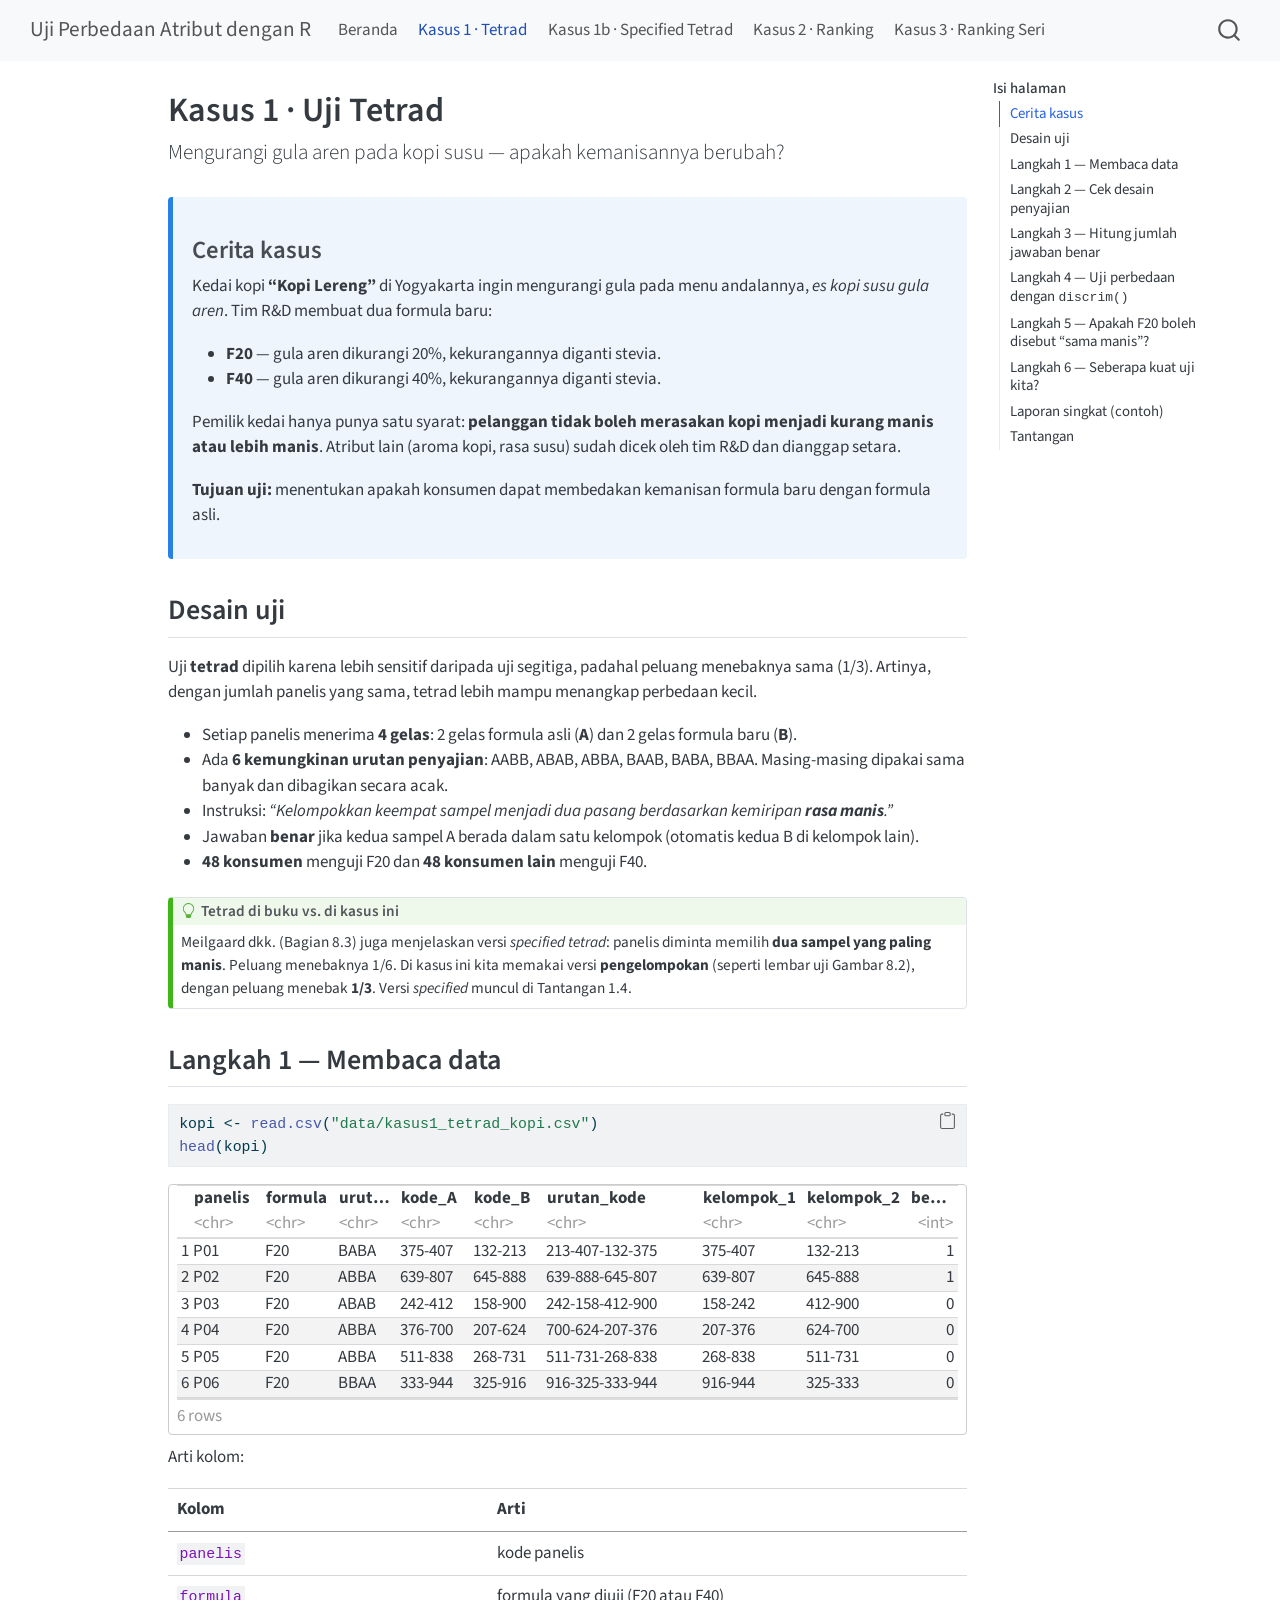
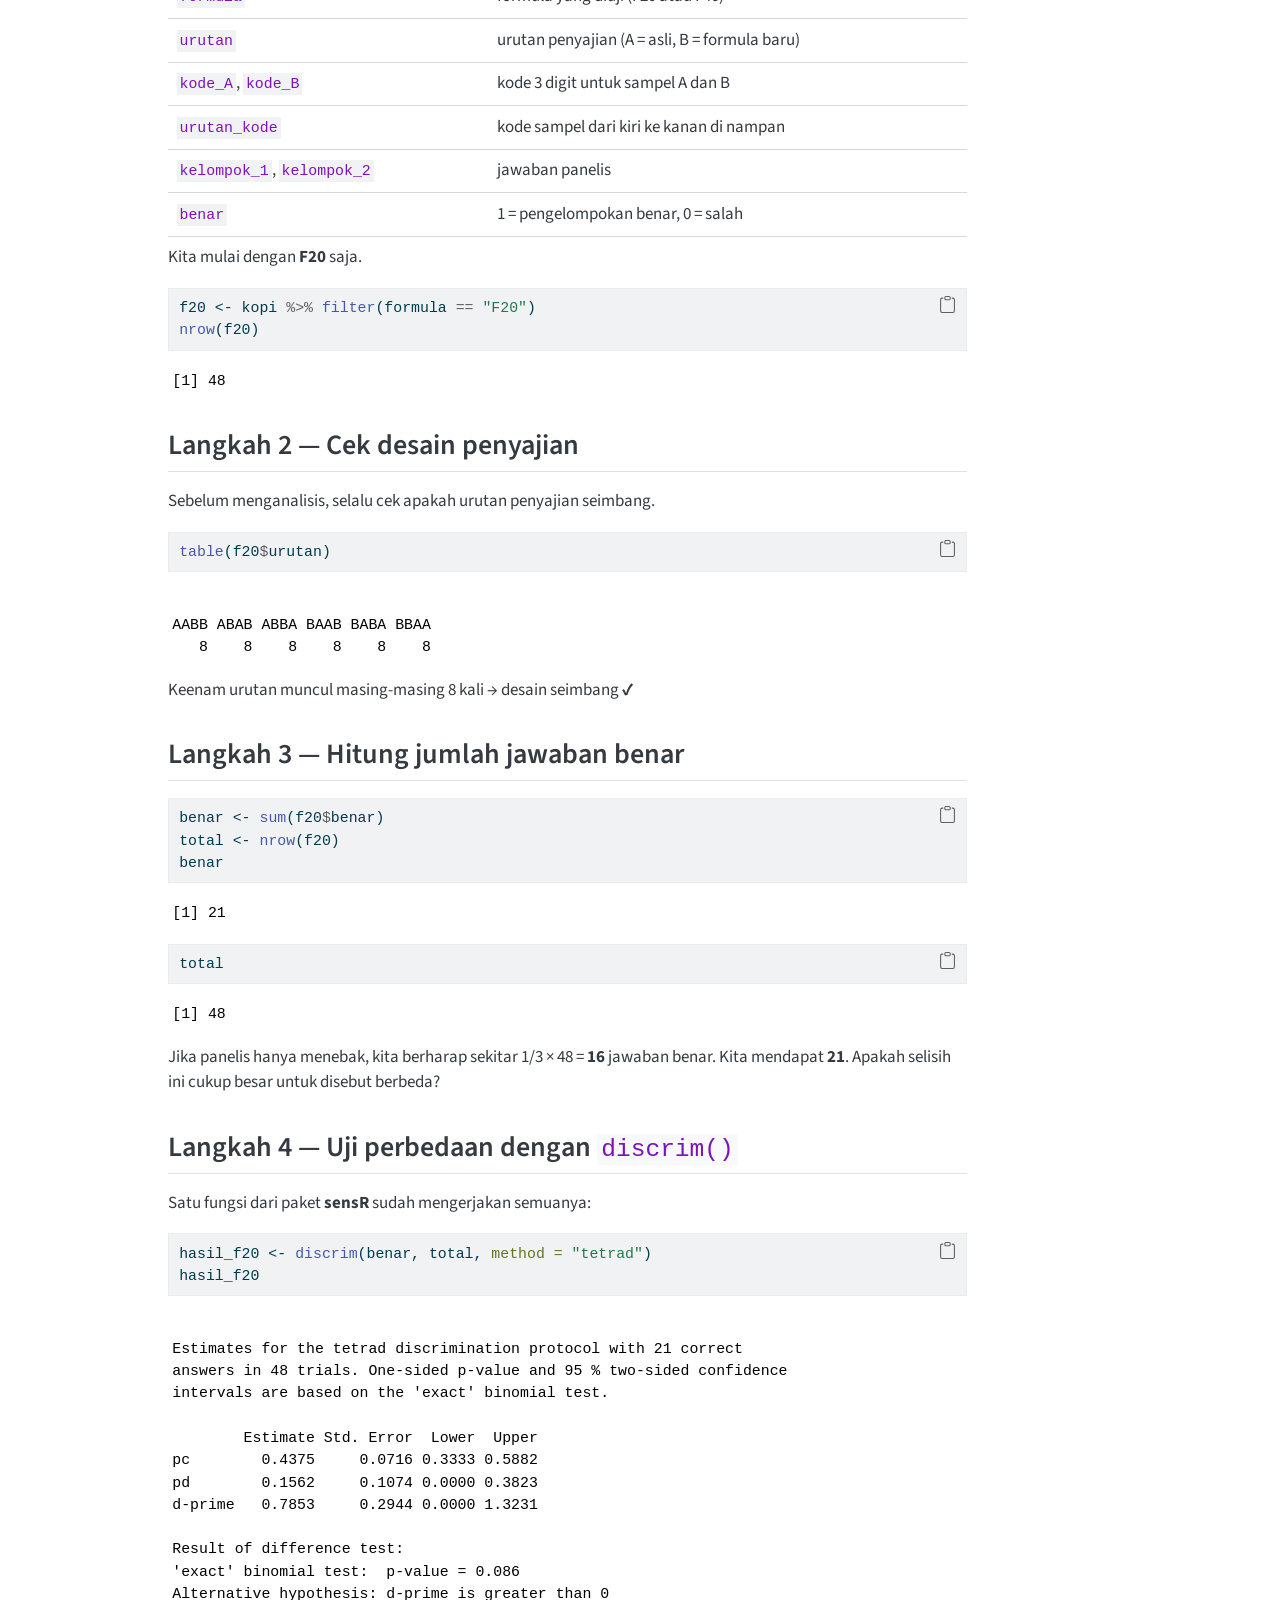
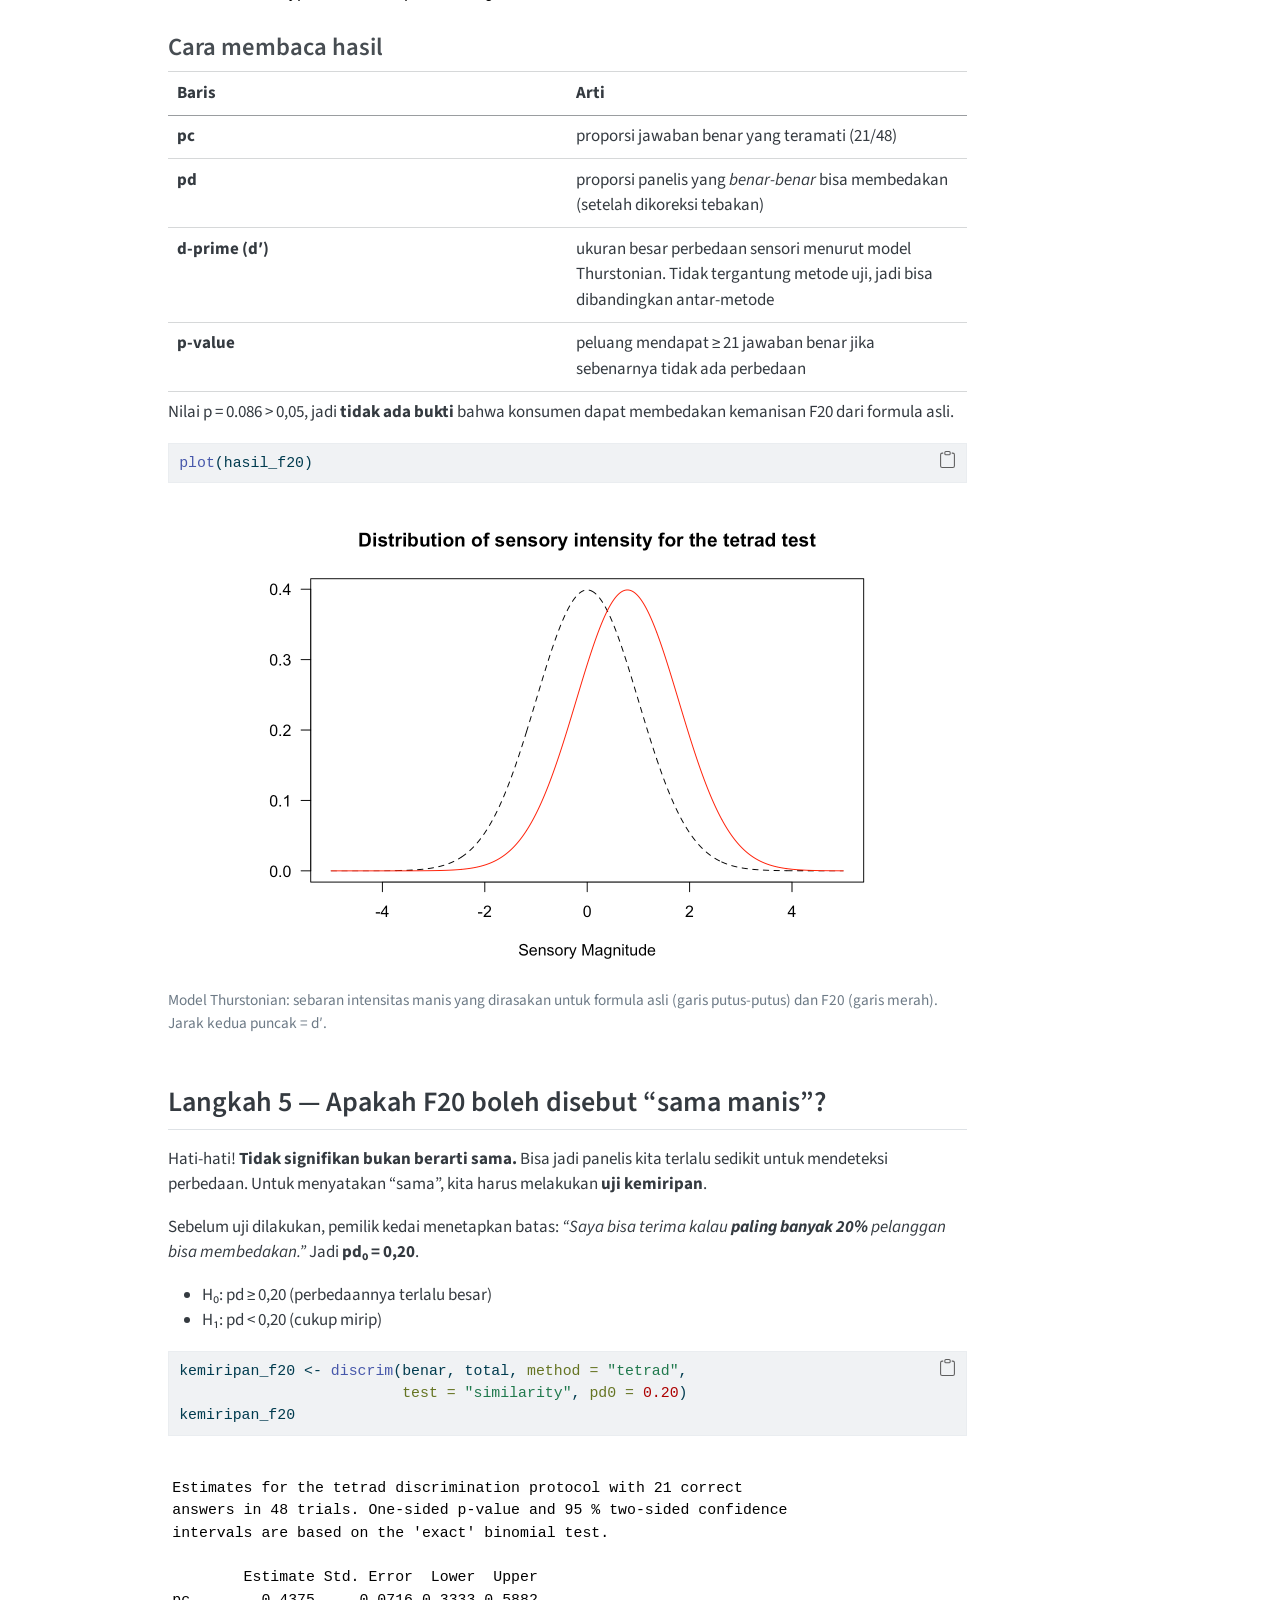
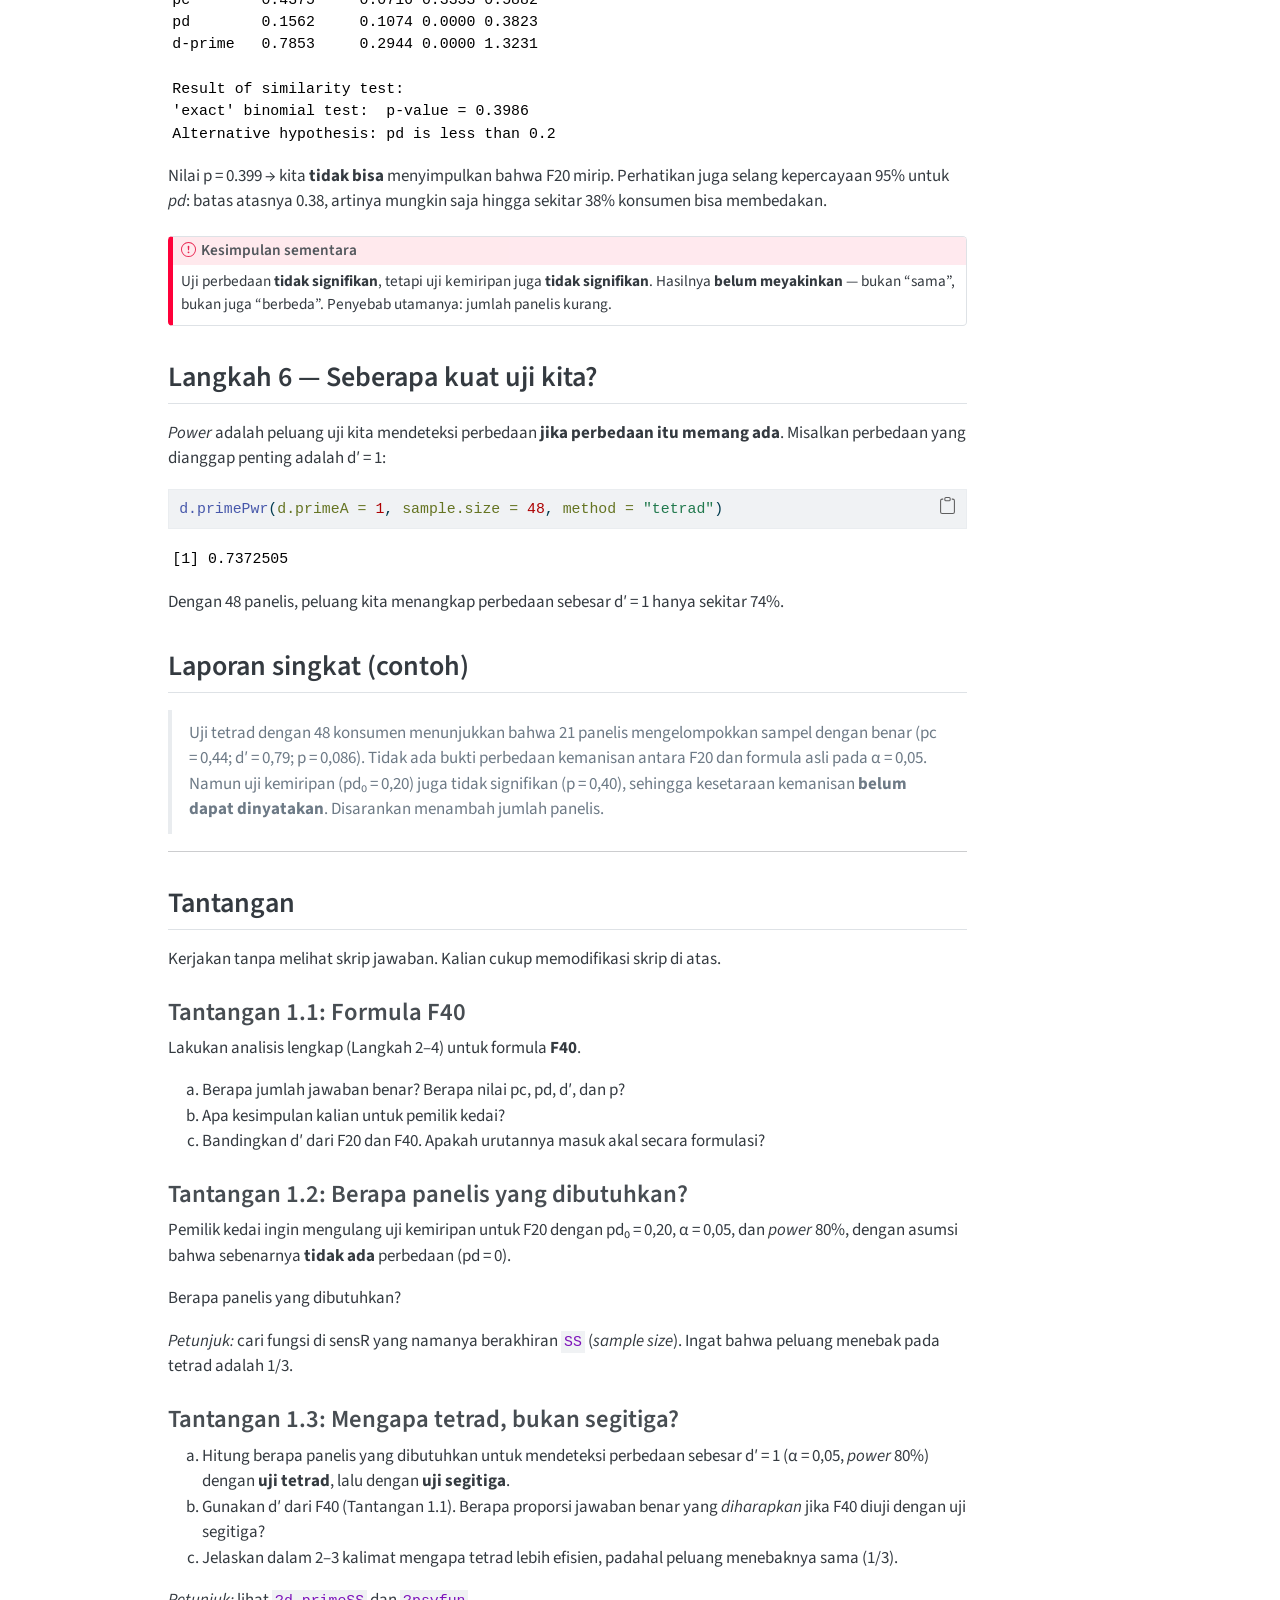
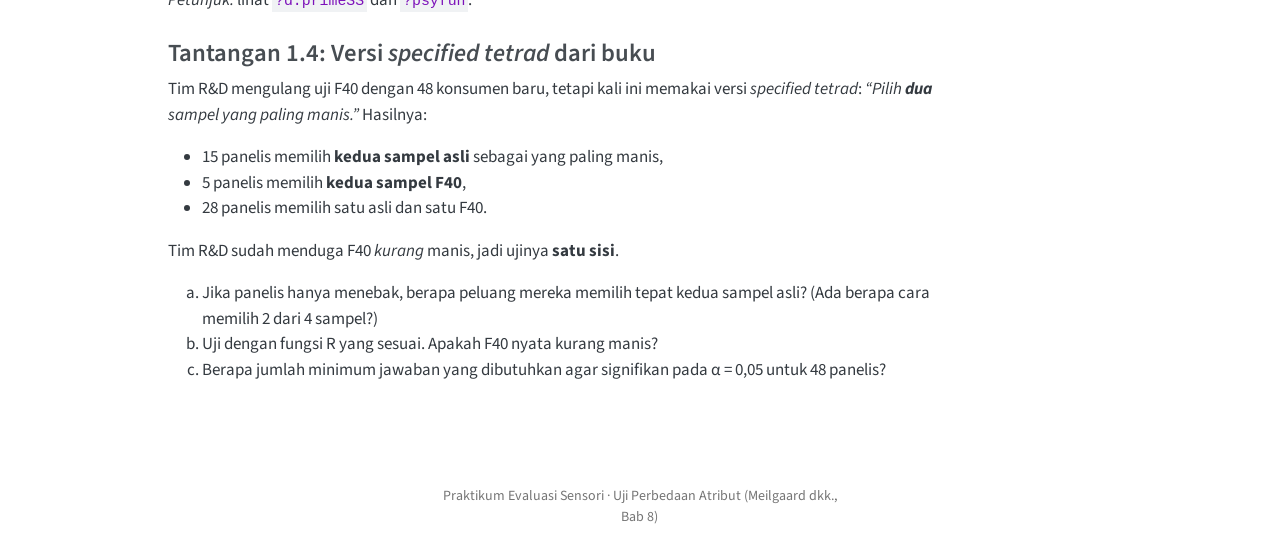
==== 01-tetrad.html @ 94ef2a32 "Built site for gh-pages" ====
<!DOCTYPE html>
<html xmlns="http://www.w3.org/1999/xhtml" lang="id" xml:lang="id"><head>

<meta charset="utf-8">
<meta name="generator" content="quarto-1.10.18">

<meta name="viewport" content="width=device-width, initial-scale=1.0, user-scalable=yes">


<title>Kasus 1 · Uji Tetrad – Uji Perbedaan Atribut dengan R</title>
<style>
/* Default styles provided by pandoc.
** See https://pandoc.org/MANUAL.html#variables-for-html for config info.
*/
span.smallcaps{font-variant: small-caps;}
div.columns{display: flex; gap: 1.5em;}
div.column{flex: auto;}
@media screen {
div.columns{gap: min(4vw, 1.5em);}
div.column{overflow-x: auto;}
}
div.hanging-indent{margin-left: 1.5em; text-indent: -1.5em;}
ul.task-list{list-style: none;}
ul.task-list li input[type="checkbox"] {
  width: 0.8em;
  margin: 0 0.8em 0.2em -1em; /* quarto-specific, see https://github.com/quarto-dev/quarto-cli/issues/4556 */ 
  vertical-align: middle;
}
/* CSS for syntax highlighting */
html { -webkit-text-size-adjust: 100%; }
pre > code.sourceCode { white-space: pre; position: relative; }
pre > code.sourceCode > span { display: inline-block; line-height: 1.25; }
pre > code.sourceCode > span:empty { height: 1.2em; }
.sourceCode { overflow: visible; }
code.sourceCode > span { color: inherit; text-decoration: inherit; }
div.sourceCode { margin: 1em 0; }
pre.sourceCode { margin: 0; }
@media screen {
div.sourceCode { overflow: auto; }
}
@media print {
pre > code.sourceCode { white-space: pre-wrap; }
pre > code.sourceCode > span { text-indent: -5em; padding-left: 5em; }
}
pre.numberSource code
  { counter-reset: source-line 0; }
pre.numberSource code > span
  { position: relative; left: -4em; counter-increment: source-line; }
pre.numberSource code > span > a:first-child::before
  { content: counter(source-line);
    position: relative; left: -1em; text-align: right; vertical-align: baseline;
    border: none; display: inline-block;
    -webkit-touch-callout: none; -webkit-user-select: none;
    -khtml-user-select: none; -moz-user-select: none;
    -ms-user-select: none; user-select: none;
    padding: 0 4px; width: 4em;
  }
pre.numberSource { margin-left: 3em;  padding-left: 4px; }
div.sourceCode
  {   }
@media screen {
pre > code.sourceCode > span > a:first-child::before { text-decoration: underline; }
}
</style>


<script src="site_libs/quarto-nav/quarto-nav.js"></script>
<script src="site_libs/quarto-nav/headroom.min.js"></script>
<script src="site_libs/clipboard/clipboard.min.js"></script>
<script src="site_libs/quarto-search/autocomplete.umd.js"></script>
<script src="site_libs/quarto-search/fuse.min.js"></script>
<script src="site_libs/quarto-search/quarto-search.js"></script>
<meta name="quarto:offset" content="./">
<script src="site_libs/quarto-html/quarto.js" type="module"></script>
<script src="site_libs/quarto-html/tabsets/tabsets.js" type="module"></script>
<script src="site_libs/quarto-html/popper.min.js"></script>
<script src="site_libs/quarto-html/tippy.umd.min.js"></script>
<script src="site_libs/quarto-html/anchor.min.js"></script>
<link href="site_libs/quarto-html/tippy.css" rel="stylesheet">
<link href="site_libs/quarto-html/quarto-syntax-highlighting-64a204ab8560d761af7679ceaba22944.css" rel="stylesheet" id="quarto-text-highlighting-styles">
<script src="site_libs/bootstrap/bootstrap.min.js"></script>
<link href="site_libs/bootstrap/bootstrap-icons.css" rel="stylesheet">
<link href="site_libs/bootstrap/bootstrap-282abdd4a580632c052b6858c0510cd2.min.css" rel="stylesheet" append-hash="true" id="quarto-bootstrap" data-mode="light">
<script id="quarto-search-options" type="application/json">{
  "location": "navbar",
  "copy-button": false,
  "collapse-after": 3,
  "panel-placement": "end",
  "type": "overlay",
  "limit": 50,
  "keyboard-shortcut": [
    "f",
    "/",
    "s"
  ],
  "show-item-context": false,
  "language": {
    "search-no-results-text": "Tidak ada hasil",
    "search-matching-documents-text": "dokumen cocok",
    "search-copy-link-title": "Salin tautan untuk mencari",
    "search-hide-matches-text": "Sembunyikan kecocokan lainnya",
    "search-more-match-text": "kecocokan lainnya di dokumen ini",
    "search-more-matches-text": "kecocokan lainnya di dokumen ini",
    "search-clear-button-title": "Hapus",
    "search-text-placeholder": "",
    "search-detached-cancel-button-title": "Batal",
    "search-submit-button-title": "Kirim",
    "search-label": "Mencari"
  }
}</script>
<link href="site_libs/pagedtable-1.1/css/pagedtable.css" rel="stylesheet">
<script src="site_libs/pagedtable-1.1/js/pagedtable.js"></script>


<link rel="stylesheet" href="styles.css">
</head>

<body class="nav-fixed quarto-light">

<div id="quarto-search-results"></div>
  <header id="quarto-header" class="headroom fixed-top">
    <nav class="navbar navbar-expand-lg " data-bs-theme="dark">
      <div class="navbar-container container-fluid">
      <div class="navbar-brand-container mx-auto">
    <a class="navbar-brand" href="./index.html">
    <span class="navbar-title">Uji Perbedaan Atribut dengan R</span>
    </a>
  </div>
            <div id="quarto-search" class="" title="Mencari"></div>
          <button class="navbar-toggler" type="button" data-bs-toggle="collapse" data-bs-target="#navbarCollapse" aria-controls="navbarCollapse" role="menu" aria-expanded="false" aria-label="Alihkan navigasi" onclick="if (window.quartoToggleHeadroom) { window.quartoToggleHeadroom(); }">
  <span class="navbar-toggler-icon"></span>
</button>
          <div class="collapse navbar-collapse" id="navbarCollapse">
            <ul class="navbar-nav navbar-nav-scroll me-auto">
  <li class="nav-item">
    <a class="nav-link" href="./index.html"> 
<span class="menu-text">Beranda</span></a>
  </li>  
  <li class="nav-item">
    <a class="nav-link active" href="./01-tetrad.html" aria-current="page"> 
<span class="menu-text">Kasus 1 · Tetrad</span></a>
  </li>  
  <li class="nav-item">
    <a class="nav-link" href="./01b-specified-tetrad.html"> 
<span class="menu-text">Kasus 1b · Specified Tetrad</span></a>
  </li>  
  <li class="nav-item">
    <a class="nav-link" href="./02-ranking.html"> 
<span class="menu-text">Kasus 2 · Ranking</span></a>
  </li>  
  <li class="nav-item">
    <a class="nav-link" href="./03-ranking-seri.html"> 
<span class="menu-text">Kasus 3 · Ranking Seri</span></a>
  </li>  
</ul>
          </div> <!-- /navcollapse -->
            <div class="quarto-navbar-tools">
</div>
      </div> <!-- /container-fluid -->
    </nav>
</header>
<!-- content -->
<div id="quarto-content" class="quarto-container page-columns page-rows-contents page-layout-article page-navbar">
<!-- sidebar -->
<!-- margin-sidebar -->
    <div id="quarto-margin-sidebar" class="sidebar margin-sidebar">
        <nav id="TOC" role="doc-toc" class="toc-active">
    <h2 id="toc-title">Isi halaman</h2>
   
  <ul>
  <li><a href="#cerita-kasus" id="toc-cerita-kasus" class="nav-link active" data-scroll-target="#cerita-kasus">Cerita kasus</a></li>
  <li><a href="#desain-uji" id="toc-desain-uji" class="nav-link" data-scroll-target="#desain-uji">Desain uji</a></li>
  <li><a href="#langkah-1-membaca-data" id="toc-langkah-1-membaca-data" class="nav-link" data-scroll-target="#langkah-1-membaca-data">Langkah 1 — Membaca data</a></li>
  <li><a href="#langkah-2-cek-desain-penyajian" id="toc-langkah-2-cek-desain-penyajian" class="nav-link" data-scroll-target="#langkah-2-cek-desain-penyajian">Langkah 2 — Cek desain penyajian</a></li>
  <li><a href="#langkah-3-hitung-jumlah-jawaban-benar" id="toc-langkah-3-hitung-jumlah-jawaban-benar" class="nav-link" data-scroll-target="#langkah-3-hitung-jumlah-jawaban-benar">Langkah 3 — Hitung jumlah jawaban benar</a></li>
  <li><a href="#langkah-4-uji-perbedaan-dengan-discrim" id="toc-langkah-4-uji-perbedaan-dengan-discrim" class="nav-link" data-scroll-target="#langkah-4-uji-perbedaan-dengan-discrim">Langkah 4 — Uji perbedaan dengan <code>discrim()</code></a>
  <ul class="collapse">
  <li><a href="#cara-membaca-hasil" id="toc-cara-membaca-hasil" class="nav-link" data-scroll-target="#cara-membaca-hasil">Cara membaca hasil</a></li>
  </ul></li>
  <li><a href="#langkah-5-apakah-f20-boleh-disebut-sama-manis" id="toc-langkah-5-apakah-f20-boleh-disebut-sama-manis" class="nav-link" data-scroll-target="#langkah-5-apakah-f20-boleh-disebut-sama-manis">Langkah 5 — Apakah F20 boleh disebut “sama manis”?</a></li>
  <li><a href="#langkah-6-seberapa-kuat-uji-kita" id="toc-langkah-6-seberapa-kuat-uji-kita" class="nav-link" data-scroll-target="#langkah-6-seberapa-kuat-uji-kita">Langkah 6 — Seberapa kuat uji kita?</a></li>
  <li><a href="#laporan-singkat-contoh" id="toc-laporan-singkat-contoh" class="nav-link" data-scroll-target="#laporan-singkat-contoh">Laporan singkat (contoh)</a></li>
  <li><a href="#tantangan" id="toc-tantangan" class="nav-link" data-scroll-target="#tantangan">Tantangan</a>
  <ul class="collapse">
  <li><a href="#tantangan-1.1-formula-f40" id="toc-tantangan-1.1-formula-f40" class="nav-link" data-scroll-target="#tantangan-1.1-formula-f40">Tantangan 1.1: Formula F40</a></li>
  <li><a href="#tantangan-1.2-berapa-panelis-yang-dibutuhkan" id="toc-tantangan-1.2-berapa-panelis-yang-dibutuhkan" class="nav-link" data-scroll-target="#tantangan-1.2-berapa-panelis-yang-dibutuhkan">Tantangan 1.2: Berapa panelis yang dibutuhkan?</a></li>
  <li><a href="#tantangan-1.3-mengapa-tetrad-bukan-segitiga" id="toc-tantangan-1.3-mengapa-tetrad-bukan-segitiga" class="nav-link" data-scroll-target="#tantangan-1.3-mengapa-tetrad-bukan-segitiga">Tantangan 1.3: Mengapa tetrad, bukan segitiga?</a></li>
  <li><a href="#tantangan-1.4-versi-specified-tetrad-dari-buku" id="toc-tantangan-1.4-versi-specified-tetrad-dari-buku" class="nav-link" data-scroll-target="#tantangan-1.4-versi-specified-tetrad-dari-buku">Tantangan 1.4: Versi <em>specified tetrad</em> dari buku</a></li>
  </ul></li>
  </ul>
</nav>
    </div>
<!-- main -->
<main class="content" id="quarto-document-content">

<header id="title-block-header" class="quarto-title-block default">
<div class="quarto-title">
<h1 class="title">Kasus 1 · Uji Tetrad</h1>
<p class="subtitle lead">Mengurangi gula aren pada kopi susu — apakah kemanisannya berubah?</p>
</div>



<div class="quarto-title-meta">

    
  
    
  </div>
  


</header>


<section id="cerita-kasus" class="level3 kasus">
<h3 class="anchored" data-anchor-id="cerita-kasus">Cerita kasus</h3>
<p>Kedai kopi <strong>“Kopi Lereng”</strong> di Yogyakarta ingin mengurangi gula pada menu andalannya, <em>es kopi susu gula aren</em>. Tim R&amp;D membuat dua formula baru:</p>
<ul>
<li><strong>F20</strong> — gula aren dikurangi 20%, kekurangannya diganti stevia.</li>
<li><strong>F40</strong> — gula aren dikurangi 40%, kekurangannya diganti stevia.</li>
</ul>
<p>Pemilik kedai hanya punya satu syarat: <strong>pelanggan tidak boleh merasakan kopi menjadi kurang manis atau lebih manis</strong>. Atribut lain (aroma kopi, rasa susu) sudah dicek oleh tim R&amp;D dan dianggap setara.</p>
<p><strong>Tujuan uji:</strong> menentukan apakah konsumen dapat membedakan kemanisan formula baru dengan formula asli.</p>
</section>
<section id="desain-uji" class="level2">
<h2 class="anchored" data-anchor-id="desain-uji">Desain uji</h2>
<p>Uji <strong>tetrad</strong> dipilih karena lebih sensitif daripada uji segitiga, padahal peluang menebaknya sama (1/3). Artinya, dengan jumlah panelis yang sama, tetrad lebih mampu menangkap perbedaan kecil.</p>
<ul>
<li>Setiap panelis menerima <strong>4 gelas</strong>: 2 gelas formula asli (<strong>A</strong>) dan 2 gelas formula baru (<strong>B</strong>).</li>
<li>Ada <strong>6 kemungkinan urutan penyajian</strong>: AABB, ABAB, ABBA, BAAB, BABA, BBAA. Masing-masing dipakai sama banyak dan dibagikan secara acak.</li>
<li>Instruksi: <em>“Kelompokkan keempat sampel menjadi dua pasang berdasarkan kemiripan <strong>rasa manis</strong>.”</em></li>
<li>Jawaban <strong>benar</strong> jika kedua sampel A berada dalam satu kelompok (otomatis kedua B di kelompok lain).</li>
<li><strong>48 konsumen</strong> menguji F20 dan <strong>48 konsumen lain</strong> menguji F40.</li>
</ul>
<div class="callout callout-style-default callout-tip callout-titled">
<div class="callout-header d-flex align-content-center">
<div class="callout-icon-container">
<i class="callout-icon"></i>
</div>
<div class="callout-title-container flex-fill">
<span class="screen-reader-only">Tip</span>Tetrad di buku vs.&nbsp;di kasus ini
</div>
</div>
<div class="callout-body-container callout-body">
<p>Meilgaard dkk. (Bagian 8.3) juga menjelaskan versi <em>specified tetrad</em>: panelis diminta memilih <strong>dua sampel yang paling manis</strong>. Peluang menebaknya 1/6. Di kasus ini kita memakai versi <strong>pengelompokan</strong> (seperti lembar uji Gambar 8.2), dengan peluang menebak <strong>1/3</strong>. Versi <em>specified</em> muncul di Tantangan 1.4.</p>
</div>
</div>
</section>
<section id="langkah-1-membaca-data" class="level2">
<h2 class="anchored" data-anchor-id="langkah-1-membaca-data">Langkah 1 — Membaca data</h2>
<div class="cell">
<div class="code-copy-outer-scaffold"><div class="sourceCode cell-code" id="cb1"><pre class="sourceCode r code-with-copy"><code class="sourceCode r"><span id="cb1-1"><a href="#cb1-1" aria-hidden="true" tabindex="-1"></a>kopi <span class="ot">&lt;-</span> <span class="fu">read.csv</span>(<span class="st">"data/kasus1_tetrad_kopi.csv"</span>)</span>
<span id="cb1-2"><a href="#cb1-2" aria-hidden="true" tabindex="-1"></a><span class="fu">head</span>(kopi)</span></code></pre></div><button title="Salin ke Papan Klip" class="code-copy-button"><i class="bi"></i></button></div>
<div class="cell-output-display">
<div data-pagedtable="false">
  <script data-pagedtable-source="" type="application/json">
{"columns":[{"label":[""],"name":["_rn_"],"type":[""],"align":["left"]},{"label":["panelis"],"name":[1],"type":["chr"],"align":["left"]},{"label":["formula"],"name":[2],"type":["chr"],"align":["left"]},{"label":["urutan"],"name":[3],"type":["chr"],"align":["left"]},{"label":["kode_A"],"name":[4],"type":["chr"],"align":["left"]},{"label":["kode_B"],"name":[5],"type":["chr"],"align":["left"]},{"label":["urutan_kode"],"name":[6],"type":["chr"],"align":["left"]},{"label":["kelompok_1"],"name":[7],"type":["chr"],"align":["left"]},{"label":["kelompok_2"],"name":[8],"type":["chr"],"align":["left"]},{"label":["benar"],"name":[9],"type":["int"],"align":["right"]}],"data":[{"1":"P01","2":"F20","3":"BABA","4":"375-407","5":"132-213","6":"213-407-132-375","7":"375-407","8":"132-213","9":"1","_rn_":"1"},{"1":"P02","2":"F20","3":"ABBA","4":"639-807","5":"645-888","6":"639-888-645-807","7":"639-807","8":"645-888","9":"1","_rn_":"2"},{"1":"P03","2":"F20","3":"ABAB","4":"242-412","5":"158-900","6":"242-158-412-900","7":"158-242","8":"412-900","9":"0","_rn_":"3"},{"1":"P04","2":"F20","3":"ABBA","4":"376-700","5":"207-624","6":"700-624-207-376","7":"207-376","8":"624-700","9":"0","_rn_":"4"},{"1":"P05","2":"F20","3":"ABBA","4":"511-838","5":"268-731","6":"511-731-268-838","7":"268-838","8":"511-731","9":"0","_rn_":"5"},{"1":"P06","2":"F20","3":"BBAA","4":"333-944","5":"325-916","6":"916-325-333-944","7":"916-944","8":"325-333","9":"0","_rn_":"6"}],"options":{"columns":{"min":{},"max":[10]},"rows":{"min":[10],"max":[10]},"pages":{}}}
  </script>
</div>
</div>
</div>
<p>Arti kolom:</p>
<table class="caption-top table">
<thead>
<tr class="header">
<th>Kolom</th>
<th>Arti</th>
</tr>
</thead>
<tbody>
<tr class="odd">
<td><code>panelis</code></td>
<td>kode panelis</td>
</tr>
<tr class="even">
<td><code>formula</code></td>
<td>formula yang diuji (F20 atau F40)</td>
</tr>
<tr class="odd">
<td><code>urutan</code></td>
<td>urutan penyajian (A = asli, B = formula baru)</td>
</tr>
<tr class="even">
<td><code>kode_A</code>, <code>kode_B</code></td>
<td>kode 3 digit untuk sampel A dan B</td>
</tr>
<tr class="odd">
<td><code>urutan_kode</code></td>
<td>kode sampel dari kiri ke kanan di nampan</td>
</tr>
<tr class="even">
<td><code>kelompok_1</code>, <code>kelompok_2</code></td>
<td>jawaban panelis</td>
</tr>
<tr class="odd">
<td><code>benar</code></td>
<td>1 = pengelompokan benar, 0 = salah</td>
</tr>
</tbody>
</table>
<p>Kita mulai dengan <strong>F20</strong> saja.</p>
<div class="cell">
<div class="code-copy-outer-scaffold"><div class="sourceCode cell-code" id="cb2"><pre class="sourceCode r code-with-copy"><code class="sourceCode r"><span id="cb2-1"><a href="#cb2-1" aria-hidden="true" tabindex="-1"></a>f20 <span class="ot">&lt;-</span> kopi <span class="sc">%&gt;%</span> <span class="fu">filter</span>(formula <span class="sc">==</span> <span class="st">"F20"</span>)</span>
<span id="cb2-2"><a href="#cb2-2" aria-hidden="true" tabindex="-1"></a><span class="fu">nrow</span>(f20)</span></code></pre></div><button title="Salin ke Papan Klip" class="code-copy-button"><i class="bi"></i></button></div>
<div class="cell-output cell-output-stdout">
<pre><code>[1] 48</code></pre>
</div>
</div>
</section>
<section id="langkah-2-cek-desain-penyajian" class="level2">
<h2 class="anchored" data-anchor-id="langkah-2-cek-desain-penyajian">Langkah 2 — Cek desain penyajian</h2>
<p>Sebelum menganalisis, selalu cek apakah urutan penyajian seimbang.</p>
<div class="cell">
<div class="code-copy-outer-scaffold"><div class="sourceCode cell-code" id="cb4"><pre class="sourceCode r code-with-copy"><code class="sourceCode r"><span id="cb4-1"><a href="#cb4-1" aria-hidden="true" tabindex="-1"></a><span class="fu">table</span>(f20<span class="sc">$</span>urutan)</span></code></pre></div><button title="Salin ke Papan Klip" class="code-copy-button"><i class="bi"></i></button></div>
<div class="cell-output cell-output-stdout">
<pre><code>
AABB ABAB ABBA BAAB BABA BBAA 
   8    8    8    8    8    8 </code></pre>
</div>
</div>
<p>Keenam urutan muncul masing-masing 8 kali → desain seimbang ✔️</p>
</section>
<section id="langkah-3-hitung-jumlah-jawaban-benar" class="level2">
<h2 class="anchored" data-anchor-id="langkah-3-hitung-jumlah-jawaban-benar">Langkah 3 — Hitung jumlah jawaban benar</h2>
<div class="cell">
<div class="code-copy-outer-scaffold"><div class="sourceCode cell-code" id="cb6"><pre class="sourceCode r code-with-copy"><code class="sourceCode r"><span id="cb6-1"><a href="#cb6-1" aria-hidden="true" tabindex="-1"></a>benar <span class="ot">&lt;-</span> <span class="fu">sum</span>(f20<span class="sc">$</span>benar)</span>
<span id="cb6-2"><a href="#cb6-2" aria-hidden="true" tabindex="-1"></a>total <span class="ot">&lt;-</span> <span class="fu">nrow</span>(f20)</span>
<span id="cb6-3"><a href="#cb6-3" aria-hidden="true" tabindex="-1"></a>benar</span></code></pre></div><button title="Salin ke Papan Klip" class="code-copy-button"><i class="bi"></i></button></div>
<div class="cell-output cell-output-stdout">
<pre><code>[1] 21</code></pre>
</div>
<div class="code-copy-outer-scaffold"><div class="sourceCode cell-code" id="cb8"><pre class="sourceCode r code-with-copy"><code class="sourceCode r"><span id="cb8-1"><a href="#cb8-1" aria-hidden="true" tabindex="-1"></a>total</span></code></pre></div><button title="Salin ke Papan Klip" class="code-copy-button"><i class="bi"></i></button></div>
<div class="cell-output cell-output-stdout">
<pre><code>[1] 48</code></pre>
</div>
</div>
<p>Jika panelis hanya menebak, kita berharap sekitar 1/3 × 48 = <strong>16</strong> jawaban benar. Kita mendapat <strong>21</strong>. Apakah selisih ini cukup besar untuk disebut berbeda?</p>
</section>
<section id="langkah-4-uji-perbedaan-dengan-discrim" class="level2">
<h2 class="anchored" data-anchor-id="langkah-4-uji-perbedaan-dengan-discrim">Langkah 4 — Uji perbedaan dengan <code>discrim()</code></h2>
<p>Satu fungsi dari paket <strong>sensR</strong> sudah mengerjakan semuanya:</p>
<div class="cell">
<div class="code-copy-outer-scaffold"><div class="sourceCode cell-code" id="cb10"><pre class="sourceCode r code-with-copy"><code class="sourceCode r"><span id="cb10-1"><a href="#cb10-1" aria-hidden="true" tabindex="-1"></a>hasil_f20 <span class="ot">&lt;-</span> <span class="fu">discrim</span>(benar, total, <span class="at">method =</span> <span class="st">"tetrad"</span>)</span>
<span id="cb10-2"><a href="#cb10-2" aria-hidden="true" tabindex="-1"></a>hasil_f20</span></code></pre></div><button title="Salin ke Papan Klip" class="code-copy-button"><i class="bi"></i></button></div>
<div class="cell-output cell-output-stdout">
<pre><code>
Estimates for the tetrad discrimination protocol with 21 correct
answers in 48 trials. One-sided p-value and 95 % two-sided confidence
intervals are based on the 'exact' binomial test. 

        Estimate Std. Error  Lower  Upper
pc        0.4375     0.0716 0.3333 0.5882
pd        0.1562     0.1074 0.0000 0.3823
d-prime   0.7853     0.2944 0.0000 1.3231

Result of difference test:
'exact' binomial test:  p-value = 0.086 
Alternative hypothesis: d-prime is greater than 0 </code></pre>
</div>
</div>
<section id="cara-membaca-hasil" class="level3">
<h3 class="anchored" data-anchor-id="cara-membaca-hasil">Cara membaca hasil</h3>
<table class="caption-top table">
<colgroup>
<col style="width: 50%">
<col style="width: 50%">
</colgroup>
<thead>
<tr class="header">
<th>Baris</th>
<th>Arti</th>
</tr>
</thead>
<tbody>
<tr class="odd">
<td><strong>pc</strong></td>
<td>proporsi jawaban benar yang teramati (21/48)</td>
</tr>
<tr class="even">
<td><strong>pd</strong></td>
<td>proporsi panelis yang <em>benar-benar</em> bisa membedakan (setelah dikoreksi tebakan)</td>
</tr>
<tr class="odd">
<td><strong>d-prime (d′)</strong></td>
<td>ukuran besar perbedaan sensori menurut model Thurstonian. Tidak tergantung metode uji, jadi bisa dibandingkan antar-metode</td>
</tr>
<tr class="even">
<td><strong>p-value</strong></td>
<td>peluang mendapat ≥ 21 jawaban benar jika sebenarnya tidak ada perbedaan</td>
</tr>
</tbody>
</table>
<p>Nilai p = 0.086 &gt; 0,05, jadi <strong>tidak ada bukti</strong> bahwa konsumen dapat membedakan kemanisan F20 dari formula asli.</p>
<div class="cell">
<div class="code-copy-outer-scaffold"><div class="sourceCode cell-code" id="cb12"><pre class="sourceCode r code-with-copy"><code class="sourceCode r"><span id="cb12-1"><a href="#cb12-1" aria-hidden="true" tabindex="-1"></a><span class="fu">plot</span>(hasil_f20)</span></code></pre></div><button title="Salin ke Papan Klip" class="code-copy-button"><i class="bi"></i></button></div>
<div class="cell-output-display">
<div class="quarto-figure quarto-figure-center">
<figure class="figure">
<p><img src="01-tetrad_files/figure-html/unnamed-chunk-7-1.png" class="img-fluid figure-img" width="672"></p>
<figcaption>Model Thurstonian: sebaran intensitas manis yang dirasakan untuk formula asli (garis putus-putus) dan F20 (garis merah). Jarak kedua puncak = d′.</figcaption>
</figure>
</div>
</div>
</div>
</section>
</section>
<section id="langkah-5-apakah-f20-boleh-disebut-sama-manis" class="level2">
<h2 class="anchored" data-anchor-id="langkah-5-apakah-f20-boleh-disebut-sama-manis">Langkah 5 — Apakah F20 boleh disebut “sama manis”?</h2>
<p>Hati-hati! <strong>Tidak signifikan bukan berarti sama.</strong> Bisa jadi panelis kita terlalu sedikit untuk mendeteksi perbedaan. Untuk menyatakan “sama”, kita harus melakukan <strong>uji kemiripan</strong>.</p>
<p>Sebelum uji dilakukan, pemilik kedai menetapkan batas: <em>“Saya bisa terima kalau <strong>paling banyak 20%</strong> pelanggan bisa membedakan.”</em> Jadi <strong>pd₀ = 0,20</strong>.</p>
<ul>
<li>H₀: pd ≥ 0,20 (perbedaannya terlalu besar)</li>
<li>H₁: pd &lt; 0,20 (cukup mirip)</li>
</ul>
<div class="cell">
<div class="code-copy-outer-scaffold"><div class="sourceCode cell-code" id="cb13"><pre class="sourceCode r code-with-copy"><code class="sourceCode r"><span id="cb13-1"><a href="#cb13-1" aria-hidden="true" tabindex="-1"></a>kemiripan_f20 <span class="ot">&lt;-</span> <span class="fu">discrim</span>(benar, total, <span class="at">method =</span> <span class="st">"tetrad"</span>,</span>
<span id="cb13-2"><a href="#cb13-2" aria-hidden="true" tabindex="-1"></a>                         <span class="at">test =</span> <span class="st">"similarity"</span>, <span class="at">pd0 =</span> <span class="fl">0.20</span>)</span>
<span id="cb13-3"><a href="#cb13-3" aria-hidden="true" tabindex="-1"></a>kemiripan_f20</span></code></pre></div><button title="Salin ke Papan Klip" class="code-copy-button"><i class="bi"></i></button></div>
<div class="cell-output cell-output-stdout">
<pre><code>
Estimates for the tetrad discrimination protocol with 21 correct
answers in 48 trials. One-sided p-value and 95 % two-sided confidence
intervals are based on the 'exact' binomial test. 

        Estimate Std. Error  Lower  Upper
pc        0.4375     0.0716 0.3333 0.5882
pd        0.1562     0.1074 0.0000 0.3823
d-prime   0.7853     0.2944 0.0000 1.3231

Result of similarity test:
'exact' binomial test:  p-value = 0.3986 
Alternative hypothesis: pd is less than 0.2 </code></pre>
</div>
</div>
<p>Nilai p = 0.399 → kita <strong>tidak bisa</strong> menyimpulkan bahwa F20 mirip. Perhatikan juga selang kepercayaan 95% untuk <em>pd</em>: batas atasnya 0.38, artinya mungkin saja hingga sekitar 38% konsumen bisa membedakan.</p>
<div class="callout callout-style-default callout-important callout-titled">
<div class="callout-header d-flex align-content-center">
<div class="callout-icon-container">
<i class="callout-icon"></i>
</div>
<div class="callout-title-container flex-fill">
<span class="screen-reader-only">Penting</span>Kesimpulan sementara
</div>
</div>
<div class="callout-body-container callout-body">
<p>Uji perbedaan <strong>tidak signifikan</strong>, tetapi uji kemiripan juga <strong>tidak signifikan</strong>. Hasilnya <strong>belum meyakinkan</strong> — bukan “sama”, bukan juga “berbeda”. Penyebab utamanya: jumlah panelis kurang.</p>
</div>
</div>
</section>
<section id="langkah-6-seberapa-kuat-uji-kita" class="level2">
<h2 class="anchored" data-anchor-id="langkah-6-seberapa-kuat-uji-kita">Langkah 6 — Seberapa kuat uji kita?</h2>
<p><em>Power</em> adalah peluang uji kita mendeteksi perbedaan <strong>jika perbedaan itu memang ada</strong>. Misalkan perbedaan yang dianggap penting adalah d′ = 1:</p>
<div class="cell">
<div class="code-copy-outer-scaffold"><div class="sourceCode cell-code" id="cb15"><pre class="sourceCode r code-with-copy"><code class="sourceCode r"><span id="cb15-1"><a href="#cb15-1" aria-hidden="true" tabindex="-1"></a><span class="fu">d.primePwr</span>(<span class="at">d.primeA =</span> <span class="dv">1</span>, <span class="at">sample.size =</span> <span class="dv">48</span>, <span class="at">method =</span> <span class="st">"tetrad"</span>)</span></code></pre></div><button title="Salin ke Papan Klip" class="code-copy-button"><i class="bi"></i></button></div>
<div class="cell-output cell-output-stdout">
<pre><code>[1] 0.7372505</code></pre>
</div>
</div>
<p>Dengan 48 panelis, peluang kita menangkap perbedaan sebesar d′ = 1 hanya sekitar 74%.</p>
</section>
<section id="laporan-singkat-contoh" class="level2">
<h2 class="anchored" data-anchor-id="laporan-singkat-contoh">Laporan singkat (contoh)</h2>
<blockquote class="blockquote">
<p>Uji tetrad dengan 48 konsumen menunjukkan bahwa 21 panelis mengelompokkan sampel dengan benar (pc = 0,44; d′ = 0,79; p = 0,086). Tidak ada bukti perbedaan kemanisan antara F20 dan formula asli pada α = 0,05. Namun uji kemiripan (pd₀ = 0,20) juga tidak signifikan (p = 0,40), sehingga kesetaraan kemanisan <strong>belum dapat dinyatakan</strong>. Disarankan menambah jumlah panelis.</p>
</blockquote>
<hr>
</section>
<section id="tantangan" class="level2">
<h2 class="anchored" data-anchor-id="tantangan">Tantangan</h2>
<p>Kerjakan tanpa melihat skrip jawaban. Kalian cukup memodifikasi skrip di atas.</p>
<section id="tantangan-1.1-formula-f40" class="level3">
<h3 class="anchored" data-anchor-id="tantangan-1.1-formula-f40">Tantangan 1.1: Formula F40</h3>
<p>Lakukan analisis lengkap (Langkah 2–4) untuk formula <strong>F40</strong>.</p>
<ol type="a">
<li>Berapa jumlah jawaban benar? Berapa nilai pc, pd, d′, dan p?</li>
<li>Apa kesimpulan kalian untuk pemilik kedai?</li>
<li>Bandingkan d′ dari F20 dan F40. Apakah urutannya masuk akal secara formulasi?</li>
</ol>
</section>
<section id="tantangan-1.2-berapa-panelis-yang-dibutuhkan" class="level3">
<h3 class="anchored" data-anchor-id="tantangan-1.2-berapa-panelis-yang-dibutuhkan">Tantangan 1.2: Berapa panelis yang dibutuhkan?</h3>
<p>Pemilik kedai ingin mengulang uji kemiripan untuk F20 dengan pd₀ = 0,20, α = 0,05, dan <em>power</em> 80%, dengan asumsi bahwa sebenarnya <strong>tidak ada</strong> perbedaan (pd = 0).</p>
<p>Berapa panelis yang dibutuhkan?</p>
<p><em>Petunjuk:</em> cari fungsi di sensR yang namanya berakhiran <code>SS</code> (<em>sample size</em>). Ingat bahwa peluang menebak pada tetrad adalah 1/3.</p>
</section>
<section id="tantangan-1.3-mengapa-tetrad-bukan-segitiga" class="level3">
<h3 class="anchored" data-anchor-id="tantangan-1.3-mengapa-tetrad-bukan-segitiga">Tantangan 1.3: Mengapa tetrad, bukan segitiga?</h3>
<ol type="a">
<li>Hitung berapa panelis yang dibutuhkan untuk mendeteksi perbedaan sebesar d′ = 1 (α = 0,05, <em>power</em> 80%) dengan <strong>uji tetrad</strong>, lalu dengan <strong>uji segitiga</strong>.</li>
<li>Gunakan d′ dari F40 (Tantangan 1.1). Berapa proporsi jawaban benar yang <em>diharapkan</em> jika F40 diuji dengan uji segitiga?</li>
<li>Jelaskan dalam 2–3 kalimat mengapa tetrad lebih efisien, padahal peluang menebaknya sama (1/3).</li>
</ol>
<p><em>Petunjuk:</em> lihat <code>?d.primeSS</code> dan <code>?psyfun</code>.</p>
</section>
<section id="tantangan-1.4-versi-specified-tetrad-dari-buku" class="level3">
<h3 class="anchored" data-anchor-id="tantangan-1.4-versi-specified-tetrad-dari-buku">Tantangan 1.4: Versi <em>specified tetrad</em> dari buku</h3>
<p>Tim R&amp;D mengulang uji F40 dengan 48 konsumen baru, tetapi kali ini memakai versi <em>specified tetrad</em>: <em>“Pilih <strong>dua</strong> sampel yang paling manis.”</em> Hasilnya:</p>
<ul>
<li>15 panelis memilih <strong>kedua sampel asli</strong> sebagai yang paling manis,</li>
<li>5 panelis memilih <strong>kedua sampel F40</strong>,</li>
<li>28 panelis memilih satu asli dan satu F40.</li>
</ul>
<p>Tim R&amp;D sudah menduga F40 <em>kurang</em> manis, jadi ujinya <strong>satu sisi</strong>.</p>
<ol type="a">
<li>Jika panelis hanya menebak, berapa peluang mereka memilih tepat kedua sampel asli? (Ada berapa cara memilih 2 dari 4 sampel?)</li>
<li>Uji dengan fungsi R yang sesuai. Apakah F40 nyata kurang manis?</li>
<li>Berapa jumlah minimum jawaban yang dibutuhkan agar signifikan pada α = 0,05 untuk 48 panelis?</li>
</ol>


</section>
</section>

</main> <!-- /main -->
<script id="quarto-html-after-body" type="application/javascript">
  window.document.addEventListener("DOMContentLoaded", function (event) {
    const icon = "";
    const anchorJS = new window.AnchorJS();
    anchorJS.options = {
      placement: 'right',
      icon: icon
    };
    anchorJS.add('.anchored');
    const isCodeAnnotation = (el) => {
      for (const clz of el.classList) {
        if (clz.startsWith('code-annotation-')) {                     
          return true;
        }
      }
      return false;
    }
    const onCopySuccess = function(e) {
      // button target
      const button = e.trigger;
      // don't keep focus
      button.blur();
      // flash "checked"
      button.classList.add('code-copy-button-checked');
      var currentTitle = button.getAttribute("title");
      button.setAttribute("title", "Disalin!");
      let tooltip;
      if (window.bootstrap) {
        button.setAttribute("data-bs-toggle", "tooltip");
        button.setAttribute("data-bs-placement", "left");
        button.setAttribute("data-bs-title", "Disalin!");
        tooltip = new bootstrap.Tooltip(button, 
          { trigger: "manual", 
            customClass: "code-copy-button-tooltip",
            offset: [0, -8]});
        tooltip.show();    
      }
      setTimeout(function() {
        if (tooltip) {
          tooltip.hide();
          button.removeAttribute("data-bs-title");
          button.removeAttribute("data-bs-toggle");
          button.removeAttribute("data-bs-placement");
        }
        button.setAttribute("title", currentTitle);
        button.classList.remove('code-copy-button-checked');
      }, 1000);
      // clear code selection
      e.clearSelection();
    }
    const getTextToCopy = function(trigger) {
      const outerScaffold = trigger.parentElement.cloneNode(true);
      const codeEl = outerScaffold.querySelector('code');
      for (const childEl of codeEl.children) {
        if (isCodeAnnotation(childEl)) {
          childEl.remove();
        }
      }
      return codeEl.innerText;
    }
    const clipboard = new window.ClipboardJS('.code-copy-button:not([data-in-quarto-modal])', {
      text: getTextToCopy
    });
    clipboard.on('success', onCopySuccess);
    if (window.document.getElementById('quarto-embedded-source-code-modal')) {
      const clipboardModal = new window.ClipboardJS('.code-copy-button[data-in-quarto-modal]', {
        text: getTextToCopy,
        container: window.document.getElementById('quarto-embedded-source-code-modal')
      });
      clipboardModal.on('success', onCopySuccess);
    }
      var localhostRegex = new RegExp(/^(?:http|https):\/\/localhost\:?[0-9]*\//);
      var mailtoRegex = new RegExp(/^mailto:/);
        var filterRegex = new RegExp('/' + window.location.host + '/');
      var isInternal = (href) => {
          return filterRegex.test(href) || localhostRegex.test(href) || mailtoRegex.test(href);
      }
      // Inspect non-navigation links and adorn them if external
     var links = window.document.querySelectorAll('a[href]:not(.nav-link):not(.navbar-brand):not(.toc-action):not(.sidebar-link):not(.sidebar-item-toggle):not(.pagination-link):not(.no-external):not([aria-hidden]):not(.dropdown-item):not(.quarto-navigation-tool):not(.about-link)');
      for (var i=0; i<links.length; i++) {
        const link = links[i];
        if (!isInternal(link.href)) {
          // undo the damage that might have been done by quarto-nav.js in the case of
          // links that we want to consider external
          if (link.dataset.originalHref !== undefined) {
            link.href = link.dataset.originalHref;
          }
        }
      }
    function tippyHover(el, contentFn, onTriggerFn, onUntriggerFn) {
      const config = {
        allowHTML: true,
        maxWidth: 500,
        delay: 100,
        arrow: false,
        appendTo: function(el) {
            return el.parentElement;
        },
        interactive: true,
        interactiveBorder: 10,
        theme: 'quarto',
        placement: 'bottom-start',
      };
      if (contentFn) {
        config.content = contentFn;
      }
      if (onTriggerFn) {
        config.onTrigger = onTriggerFn;
      }
      if (onUntriggerFn) {
        config.onUntrigger = onUntriggerFn;
      }
      window.tippy(el, config); 
    }
    const noterefs = window.document.querySelectorAll('a[role="doc-noteref"]');
    for (var i=0; i<noterefs.length; i++) {
      const ref = noterefs[i];
      tippyHover(ref, function() {
        // use id or data attribute instead here
        let href = ref.getAttribute('data-footnote-href') || ref.getAttribute('href');
        try { href = new URL(href).hash; } catch {}
        const id = href.replace(/^#\/?/, "");
        const note = window.document.getElementById(id);
        if (note) {
          return note.innerHTML;
        } else {
          return "";
        }
      });
    }
    const xrefs = window.document.querySelectorAll('a.quarto-xref');
    const processXRef = (id, note) => {
      // Strip column container classes
      const stripColumnClz = (el) => {
        el.classList.remove("page-full", "page-columns");
        if (el.children) {
          for (const child of el.children) {
            stripColumnClz(child);
          }
        }
      }
      stripColumnClz(note)
      if (id === null || id.startsWith('sec-')) {
        // Special case sections, only their first couple elements
        const container = document.createElement("div");
        if (note.children && note.children.length > 2) {
          container.appendChild(note.children[0].cloneNode(true));
          for (let i = 1; i < note.children.length; i++) {
            const child = note.children[i];
            if (child.tagName === "P" && child.innerText === "") {
              continue;
            } else {
              container.appendChild(child.cloneNode(true));
              break;
            }
          }
          if (window.Quarto?.typesetMath) {
            window.Quarto.typesetMath(container);
          }
          return container.innerHTML
        } else {
          if (window.Quarto?.typesetMath) {
            window.Quarto.typesetMath(note);
          }
          return note.innerHTML;
        }
      } else {
        // Remove any anchor links if they are present
        const anchorLink = note.querySelector('a.anchorjs-link');
        if (anchorLink) {
          anchorLink.remove();
        }
        if (window.Quarto?.typesetMath) {
          window.Quarto.typesetMath(note);
        }
        if (note.classList.contains("callout")) {
          return note.outerHTML;
        } else {
          return note.innerHTML;
        }
      }
    }
    for (var i=0; i<xrefs.length; i++) {
      const xref = xrefs[i];
      tippyHover(xref, undefined, function(instance) {
        instance.disable();
        let url = xref.getAttribute('href');
        let hash = undefined; 
        if (url.startsWith('#')) {
          hash = url;
        } else {
          try { hash = new URL(url).hash; } catch {}
        }
        if (hash) {
          const id = hash.replace(/^#\/?/, "");
          const note = window.document.getElementById(id);
          if (note !== null) {
            try {
              const html = processXRef(id, note.cloneNode(true));
              instance.setContent(html);
            } finally {
              instance.enable();
              instance.show();
            }
          } else {
            // See if we can fetch this
            fetch(url.split('#')[0])
            .then(res => res.text())
            .then(html => {
              const parser = new DOMParser();
              const htmlDoc = parser.parseFromString(html, "text/html");
              const note = htmlDoc.getElementById(id);
              if (note !== null) {
                const html = processXRef(id, note);
                instance.setContent(html);
              } 
            }).finally(() => {
              instance.enable();
              instance.show();
            });
          }
        } else {
          // See if we can fetch a full url (with no hash to target)
          // This is a special case and we should probably do some content thinning / targeting
          fetch(url)
          .then(res => res.text())
          .then(html => {
            const parser = new DOMParser();
            const htmlDoc = parser.parseFromString(html, "text/html");
            const note = htmlDoc.querySelector('main.content');
            if (note !== null) {
              // This should only happen for chapter cross references
              // (since there is no id in the URL)
              // remove the first header
              if (note.children.length > 0 && note.children[0].tagName === "HEADER") {
                note.children[0].remove();
              }
              const html = processXRef(null, note);
              instance.setContent(html);
            } 
          }).finally(() => {
            instance.enable();
            instance.show();
          });
        }
      }, function(instance) {
      });
    }
        let selectedAnnoteEl;
        const selectorForAnnotation = ( cell, annotation) => {
          let cellAttr = 'data-code-cell="' + cell + '"';
          let lineAttr = 'data-code-annotation="' +  annotation + '"';
          const selector = 'span[' + cellAttr + '][' + lineAttr + ']';
          return selector;
        }
        const selectCodeLines = (annoteEl) => {
          const doc = window.document;
          const targetCell = annoteEl.getAttribute("data-target-cell");
          const targetAnnotation = annoteEl.getAttribute("data-target-annotation");
          const annoteSpan = window.document.querySelector(selectorForAnnotation(targetCell, targetAnnotation));
          const lines = annoteSpan.getAttribute("data-code-lines").split(",");
          const lineIds = lines.map((line) => {
            return targetCell + "-" + line;
          })
          let top = null;
          let height = null;
          let parent = null;
          if (lineIds.length > 0) {
              //compute the position of the single el (top and bottom and make a div)
              const el = window.document.getElementById(lineIds[0]);
              top = el.offsetTop;
              height = el.offsetHeight;
              parent = el.parentElement.parentElement;
            if (lineIds.length > 1) {
              const lastEl = window.document.getElementById(lineIds[lineIds.length - 1]);
              const bottom = lastEl.offsetTop + lastEl.offsetHeight;
              height = bottom - top;
            }
            if (top !== null && height !== null && parent !== null) {
              // cook up a div (if necessary) and position it 
              let div = window.document.getElementById("code-annotation-line-highlight");
              if (div === null) {
                div = window.document.createElement("div");
                div.setAttribute("id", "code-annotation-line-highlight");
                div.style.position = 'absolute';
                parent.appendChild(div);
              }
              div.style.top = top - 2 + "px";
              div.style.height = height + 4 + "px";
              div.style.left = 0;
              let gutterDiv = window.document.getElementById("code-annotation-line-highlight-gutter");
              if (gutterDiv === null) {
                gutterDiv = window.document.createElement("div");
                gutterDiv.setAttribute("id", "code-annotation-line-highlight-gutter");
                gutterDiv.style.position = 'absolute';
                const codeCell = window.document.getElementById(targetCell);
                const gutter = codeCell.querySelector('.code-annotation-gutter');
                gutter.appendChild(gutterDiv);
              }
              gutterDiv.style.top = top - 2 + "px";
              gutterDiv.style.height = height + 4 + "px";
            }
            selectedAnnoteEl = annoteEl;
          }
        };
        const unselectCodeLines = () => {
          const elementsIds = ["code-annotation-line-highlight", "code-annotation-line-highlight-gutter"];
          elementsIds.forEach((elId) => {
            const div = window.document.getElementById(elId);
            if (div) {
              div.remove();
            }
          });
          selectedAnnoteEl = undefined;
        };
          // Handle positioning of the toggle
      window.addEventListener(
        "resize",
        throttle(() => {
          elRect = undefined;
          if (selectedAnnoteEl) {
            selectCodeLines(selectedAnnoteEl);
          }
        }, 10)
      );
      function throttle(fn, ms) {
      let throttle = false;
      let timer;
        return (...args) => {
          if(!throttle) { // first call gets through
              fn.apply(this, args);
              throttle = true;
          } else { // all the others get throttled
              if(timer) clearTimeout(timer); // cancel #2
              timer = setTimeout(() => {
                fn.apply(this, args);
                timer = throttle = false;
              }, ms);
          }
        };
      }
        // Attach click handler to the DT
        const annoteDls = window.document.querySelectorAll('dt[data-target-cell]');
        for (const annoteDlNode of annoteDls) {
          annoteDlNode.addEventListener('click', (event) => {
            const clickedEl = event.target;
            if (clickedEl !== selectedAnnoteEl) {
              unselectCodeLines();
              const activeEl = window.document.querySelector('dt[data-target-cell].code-annotation-active');
              if (activeEl) {
                activeEl.classList.remove('code-annotation-active');
              }
              selectCodeLines(clickedEl);
              clickedEl.classList.add('code-annotation-active');
            } else {
              // Unselect the line
              unselectCodeLines();
              clickedEl.classList.remove('code-annotation-active');
            }
          });
        }
    const findCites = (el) => {
      const parentEl = el.parentElement;
      if (parentEl) {
        const cites = parentEl.dataset.cites;
        if (cites) {
          return {
            el,
            cites: cites.split(' ')
          };
        } else {
          return findCites(el.parentElement)
        }
      } else {
        return undefined;
      }
    };
    var bibliorefs = window.document.querySelectorAll('a[role="doc-biblioref"]');
    for (var i=0; i<bibliorefs.length; i++) {
      const ref = bibliorefs[i];
      const citeInfo = findCites(ref);
      if (citeInfo) {
        tippyHover(citeInfo.el, function() {
          var popup = window.document.createElement('div');
          citeInfo.cites.forEach(function(cite) {
            var citeDiv = window.document.createElement('div');
            citeDiv.classList.add('hanging-indent');
            citeDiv.classList.add('csl-entry');
            var biblioDiv = window.document.getElementById('ref-' + cite);
            if (biblioDiv) {
              citeDiv.innerHTML = biblioDiv.innerHTML;
            }
            popup.appendChild(citeDiv);
          });
          return popup.innerHTML;
        });
      }
    }
  });
  </script>
</div> <!-- /content -->
<footer class="footer">
  <div class="nav-footer">
    <div class="nav-footer-left">
      &nbsp;
    </div>   
    <div class="nav-footer-center">
<p>Praktikum Evaluasi Sensori · Uji Perbedaan Atribut (Meilgaard dkk., Bab 8)</p>
</div>
    <div class="nav-footer-right">
      &nbsp;
    </div>
  </div>
</footer>




</body></html>
---- site_libs/quarto-html/tippy.css ----
.tippy-box[data-animation=fade][data-state=hidden]{opacity:0}[data-tippy-root]{max-width:calc(100vw - 10px)}.tippy-box{position:relative;background-color:#333;color:#fff;border-radius:4px;font-size:14px;line-height:1.4;white-space:normal;outline:0;transition-property:transform,visibility,opacity}.tippy-box[data-placement^=top]>.tippy-arrow{bottom:0}.tippy-box[data-placement^=top]>.tippy-arrow:before{bottom:-7px;left:0;border-width:8px 8px 0;border-top-color:initial;transform-origin:center top}.tippy-box[data-placement^=bottom]>.tippy-arrow{top:0}.tippy-box[data-placement^=bottom]>.tippy-arrow:before{top:-7px;left:0;border-width:0 8px 8px;border-bottom-color:initial;transform-origin:center bottom}.tippy-box[data-placement^=left]>.tippy-arrow{right:0}.tippy-box[data-placement^=left]>.tippy-arrow:before{border-width:8px 0 8px 8px;border-left-color:initial;right:-7px;transform-origin:center left}.tippy-box[data-placement^=right]>.tippy-arrow{left:0}.tippy-box[data-placement^=right]>.tippy-arrow:before{left:-7px;border-width:8px 8px 8px 0;border-right-color:initial;transform-origin:center right}.tippy-box[data-inertia][data-state=visible]{transition-timing-function:cubic-bezier(.54,1.5,.38,1.11)}.tippy-arrow{width:16px;height:16px;color:#333}.tippy-arrow:before{content:"";position:absolute;border-color:transparent;border-style:solid}.tippy-content{position:relative;padding:5px 9px;z-index:1}
---- site_libs/quarto-html/quarto-syntax-highlighting-64a204ab8560d761af7679ceaba22944.css ----
/* quarto syntax highlight colors */
:root {
  --quarto-hl-ot-color: #003B4F;
  --quarto-hl-at-color: #657422;
  --quarto-hl-ss-color: #20794D;
  --quarto-hl-an-color: #5E5E5E;
  --quarto-hl-fu-color: #4758AB;
  --quarto-hl-st-color: #20794D;
  --quarto-hl-cf-color: #003B4F;
  --quarto-hl-op-color: #5E5E5E;
  --quarto-hl-er-color: #AD0000;
  --quarto-hl-bn-color: #AD0000;
  --quarto-hl-al-color: #AD0000;
  --quarto-hl-va-color: #111111;
  --quarto-hl-bu-color: inherit;
  --quarto-hl-ex-color: inherit;
  --quarto-hl-pp-color: #AD0000;
  --quarto-hl-in-color: #5E5E5E;
  --quarto-hl-vs-color: #20794D;
  --quarto-hl-wa-color: #5E5E5E;
  --quarto-hl-do-color: #5E5E5E;
  --quarto-hl-im-color: #00769E;
  --quarto-hl-ch-color: #20794D;
  --quarto-hl-dt-color: #AD0000;
  --quarto-hl-fl-color: #AD0000;
  --quarto-hl-co-color: #5E5E5E;
  --quarto-hl-cv-color: #5E5E5E;
  --quarto-hl-cn-color: #8f5902;
  --quarto-hl-sc-color: #5E5E5E;
  --quarto-hl-dv-color: #AD0000;
  --quarto-hl-kw-color: #003B4F;
}

/* other quarto variables */
:root {
  --quarto-font-monospace: SFMono-Regular, Menlo, Monaco, Consolas, "Liberation Mono", "Courier New", monospace;
}

/* syntax highlight based on Pandoc's rules */
pre > code.sourceCode > span {
  color: #003B4F;
}

code.sourceCode > span {
  color: #003B4F;
}

div.sourceCode,
div.sourceCode pre.sourceCode {
  color: #003B4F;
}

/* Normal */
code span {
  color: #003B4F;
}

/* Alert */
code span.al {
  color: #AD0000;
  font-style: inherit;
}

/* Annotation */
code span.an {
  color: #5E5E5E;
  font-style: inherit;
}

/* Attribute */
code span.at {
  color: #657422;
  font-style: inherit;
}

/* BaseN */
code span.bn {
  color: #AD0000;
  font-style: inherit;
}

/* BuiltIn */
code span.bu {
  font-style: inherit;
}

/* ControlFlow */
code span.cf {
  color: #003B4F;
  font-weight: bold;
  font-style: inherit;
}

/* Char */
code span.ch {
  color: #20794D;
  font-style: inherit;
}

/* Constant */
code span.cn {
  color: #8f5902;
  font-style: inherit;
}

/* Comment */
code span.co {
  color: #5E5E5E;
  font-style: inherit;
}

/* CommentVar */
code span.cv {
  color: #5E5E5E;
  font-style: italic;
}

/* Documentation */
code span.do {
  color: #5E5E5E;
  font-style: italic;
}

/* DataType */
code span.dt {
  color: #AD0000;
  font-style: inherit;
}

/* DecVal */
code span.dv {
  color: #AD0000;
  font-style: inherit;
}

/* Error */
code span.er {
  color: #AD0000;
  font-style: inherit;
}

/* Extension */
code span.ex {
  font-style: inherit;
}

/* Float */
code span.fl {
  color: #AD0000;
  font-style: inherit;
}

/* Function */
code span.fu {
  color: #4758AB;
  font-style: inherit;
}

/* Import */
code span.im {
  color: #00769E;
  font-style: inherit;
}

/* Information */
code span.in {
  color: #5E5E5E;
  font-style: inherit;
}

/* Keyword */
code span.kw {
  color: #003B4F;
  font-weight: bold;
  font-style: inherit;
}

/* Operator */
code span.op {
  color: #5E5E5E;
  font-style: inherit;
}

/* Other */
code span.ot {
  color: #003B4F;
  font-style: inherit;
}

/* Preprocessor */
code span.pp {
  color: #AD0000;
  font-style: inherit;
}

/* SpecialChar */
code span.sc {
  color: #5E5E5E;
  font-style: inherit;
}

/* SpecialString */
code span.ss {
  color: #20794D;
  font-style: inherit;
}

/* String */
code span.st {
  color: #20794D;
  font-style: inherit;
}

/* Variable */
code span.va {
  color: #111111;
  font-style: inherit;
}

/* VerbatimString */
code span.vs {
  color: #20794D;
  font-style: inherit;
}

/* Warning */
code span.wa {
  color: #5E5E5E;
  font-style: italic;
}

.prevent-inlining {
  content: "</";
}

/*# sourceMappingURL=9d8d5bb603a83b8298b89080a598c93b.css.map */
---- site_libs/pagedtable-1.1/css/pagedtable.css ----
.pagedtable {
  overflow: auto;
  padding-left: 8px;
  padding-right: 8px;
}

.pagedtable-wrapper {
  border: 1px solid #ccc;
  border-radius: 4px;
  margin-bottom: 10px;
}

.pagedtable table {
  width: 100%;
  max-width: 100%;
  margin: 0;
}

.pagedtable th {
  padding: 0 5px 0 5px;
  border: none;
  border-bottom: 2px solid #dddddd;

  min-width: 45px;
}

.pagedtable-empty th {
  display: none;
}

.pagedtable td {
  padding: 0 4px 0 4px;
}

.pagedtable .even {
  background-color: rgba(140, 140, 140, 0.1);
}

.pagedtable-padding-col {
  display: none;
}

.pagedtable a {
  -webkit-touch-callout: none;
  -webkit-user-select: none;
  -khtml-user-select: none;
  -moz-user-select: none;
  -ms-user-select: none;
  user-select: none;
}

.pagedtable-index-nav {
  cursor: pointer;
  padding: 0 5px 0 5px;
  float: right;
  border: 0;
}

.pagedtable-index-nav-disabled {
  cursor: default;
  text-decoration: none;
  color: #999;
}

a.pagedtable-index-nav-disabled:hover {
  text-decoration: none;
  color: #999;
}

.pagedtable-indexes {
  cursor: pointer;
  float: right;
  border: 0;
}

.pagedtable-index-current {
  cursor: default;
  text-decoration: none;
  font-weight: bold;
  color: #333;
  border: 0;
}

a.pagedtable-index-current:hover {
  text-decoration: none;
  font-weight: bold;
  color: #333;
}

.pagedtable-index {
  width: 30px;
  display: inline-block;
  text-align: center;
  border: 0;
}

.pagedtable-index-separator-left {
  display: inline-block;
  color: #333;
  font-size: 9px;
  padding: 0 0 0 0;
  cursor: default;
}

.pagedtable-index-separator-right {
  display: inline-block;
  color: #333;
  font-size: 9px;
  padding: 0 4px 0 0;
  cursor: default;
}

.pagedtable-footer {
  padding-top: 4px;
  padding-bottom: 5px;
}

.pagedtable-not-empty .pagedtable-footer {
  border-top: 2px solid #dddddd;
}

.pagedtable-info {
  overflow: hidden;
  color: #999;
  white-space: nowrap;
  text-overflow: ellipsis;
}

.pagedtable-header-name {
  overflow: hidden;
  text-overflow: ellipsis;
}

.pagedtable-header-type {
  color: #999;
  font-weight: 400;
}

.pagedtable-na-cell {
  font-style: italic;
  opacity: 0.3;
}
---- styles.css ----
.kasus {
  border-left: 5px solid #2780e3;
  background: #eef5fd;
  padding: 0.8rem 1.1rem;
  margin: 1rem 0;
  border-radius: 4px;
}
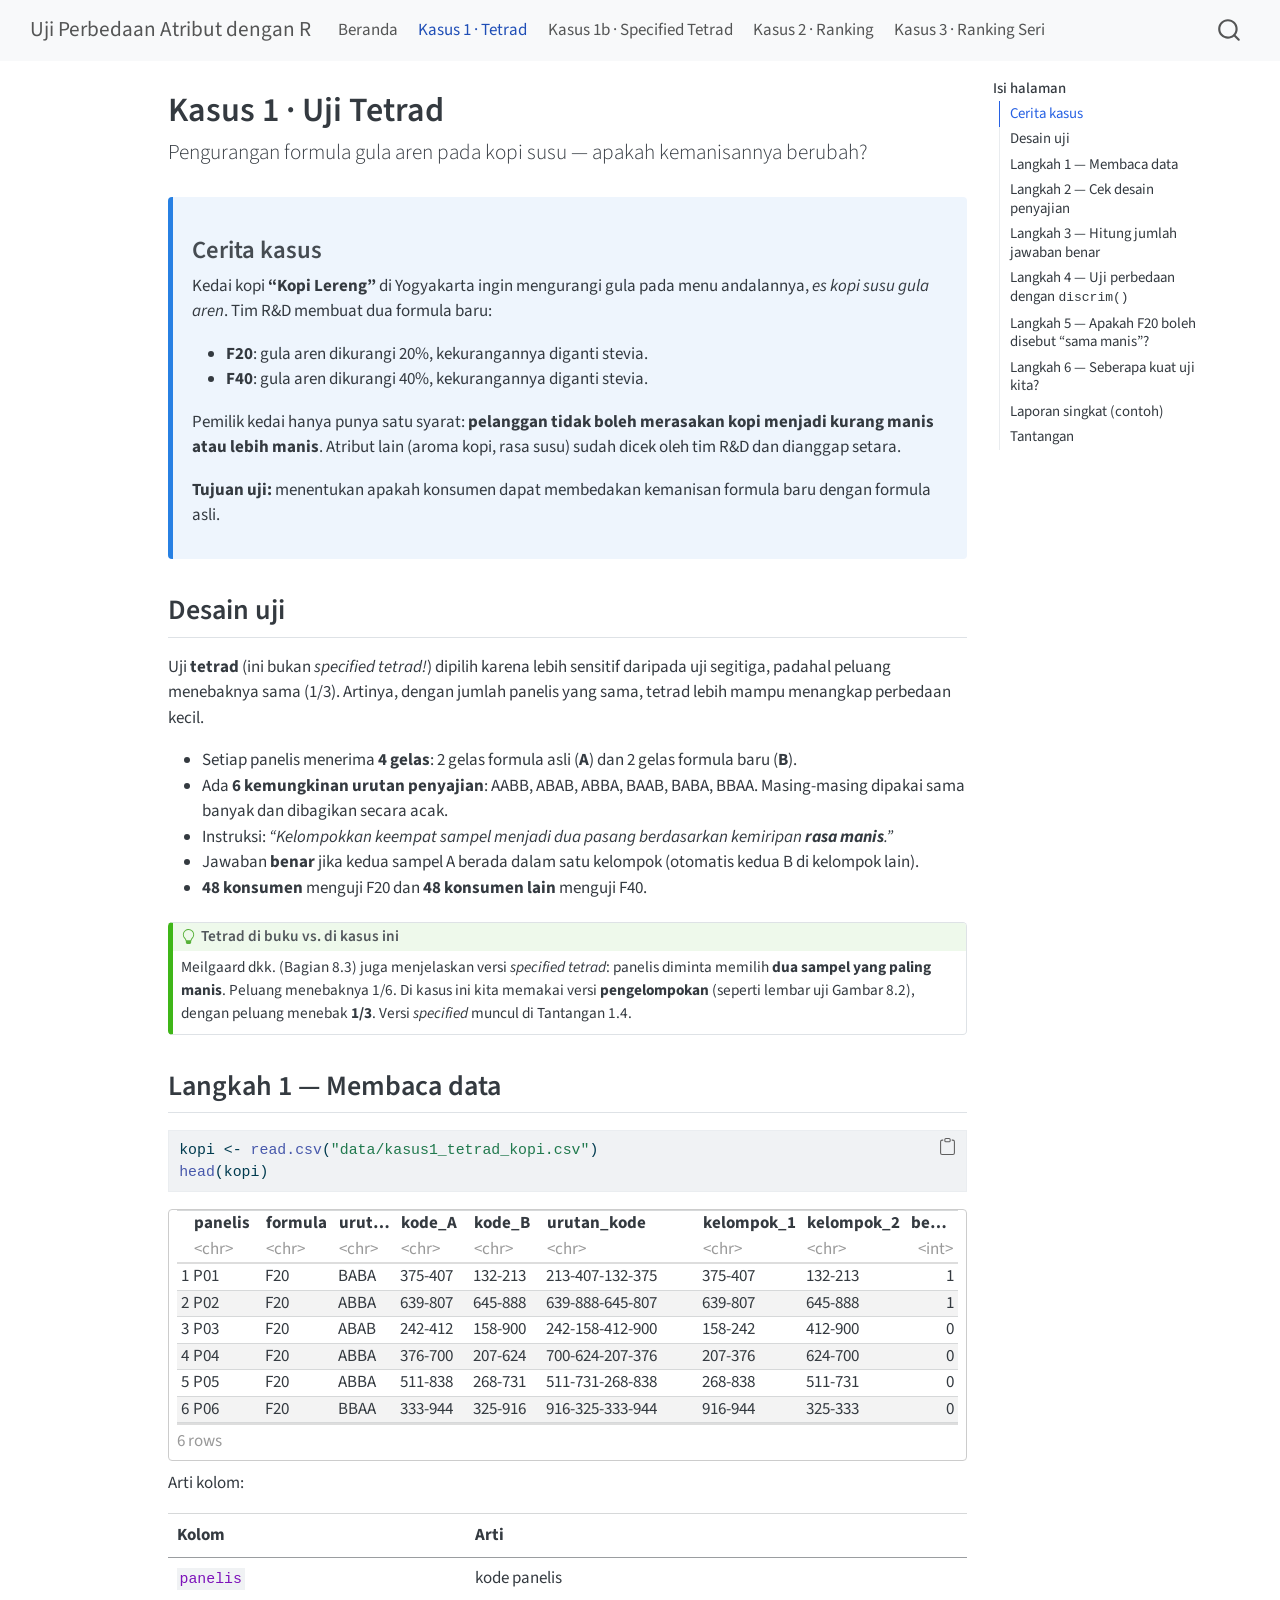
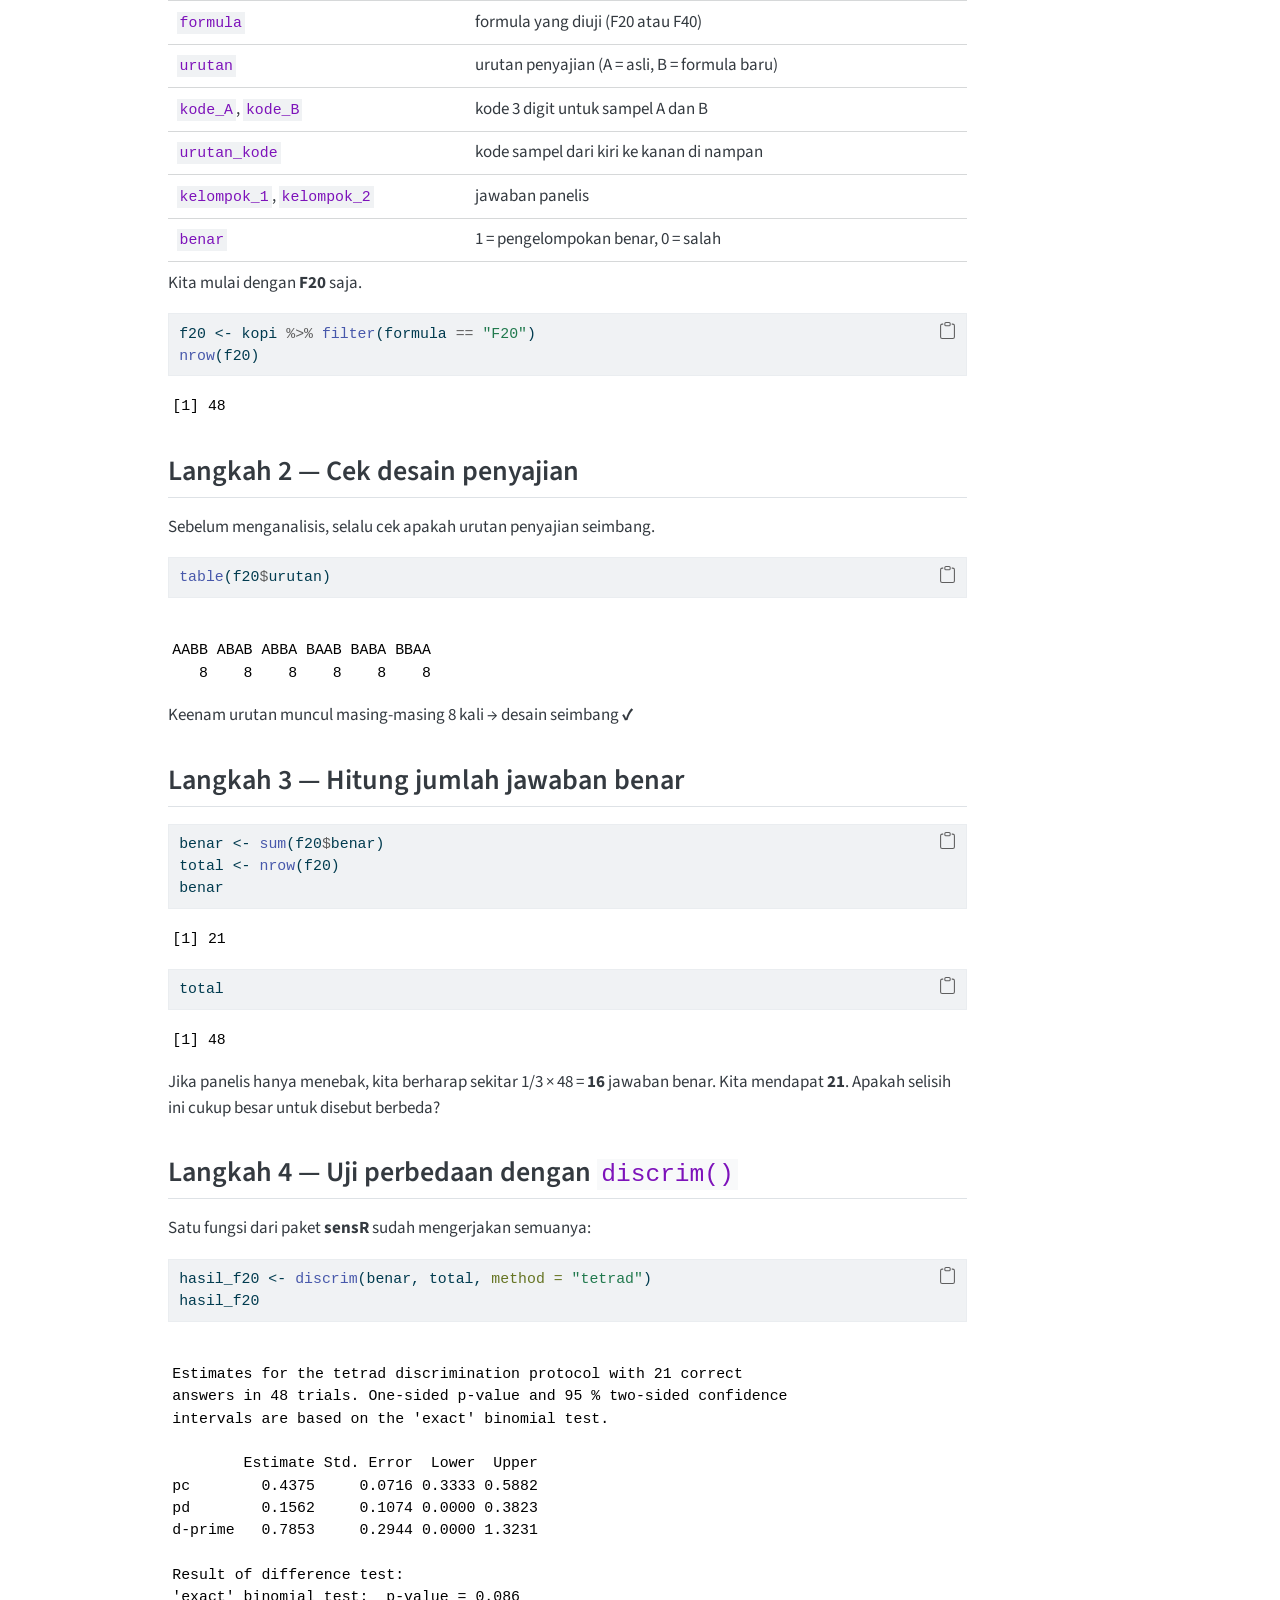
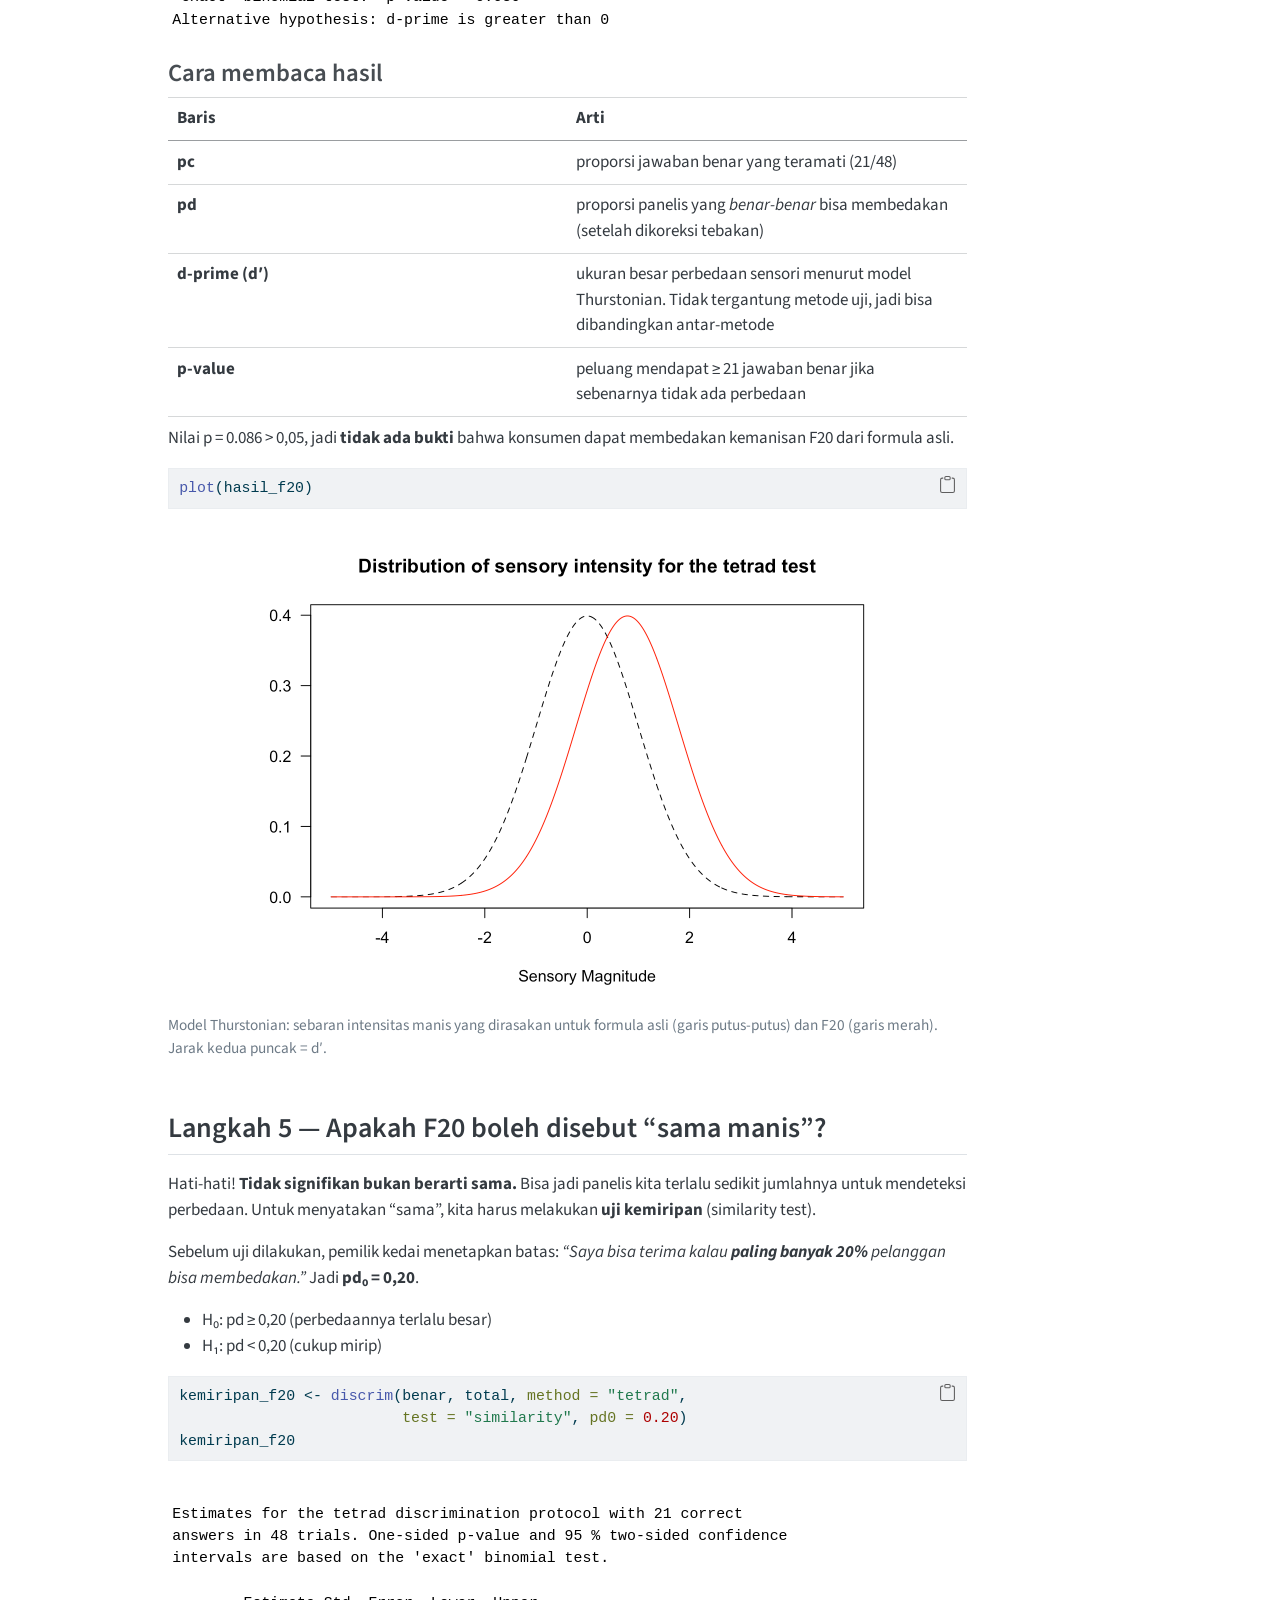
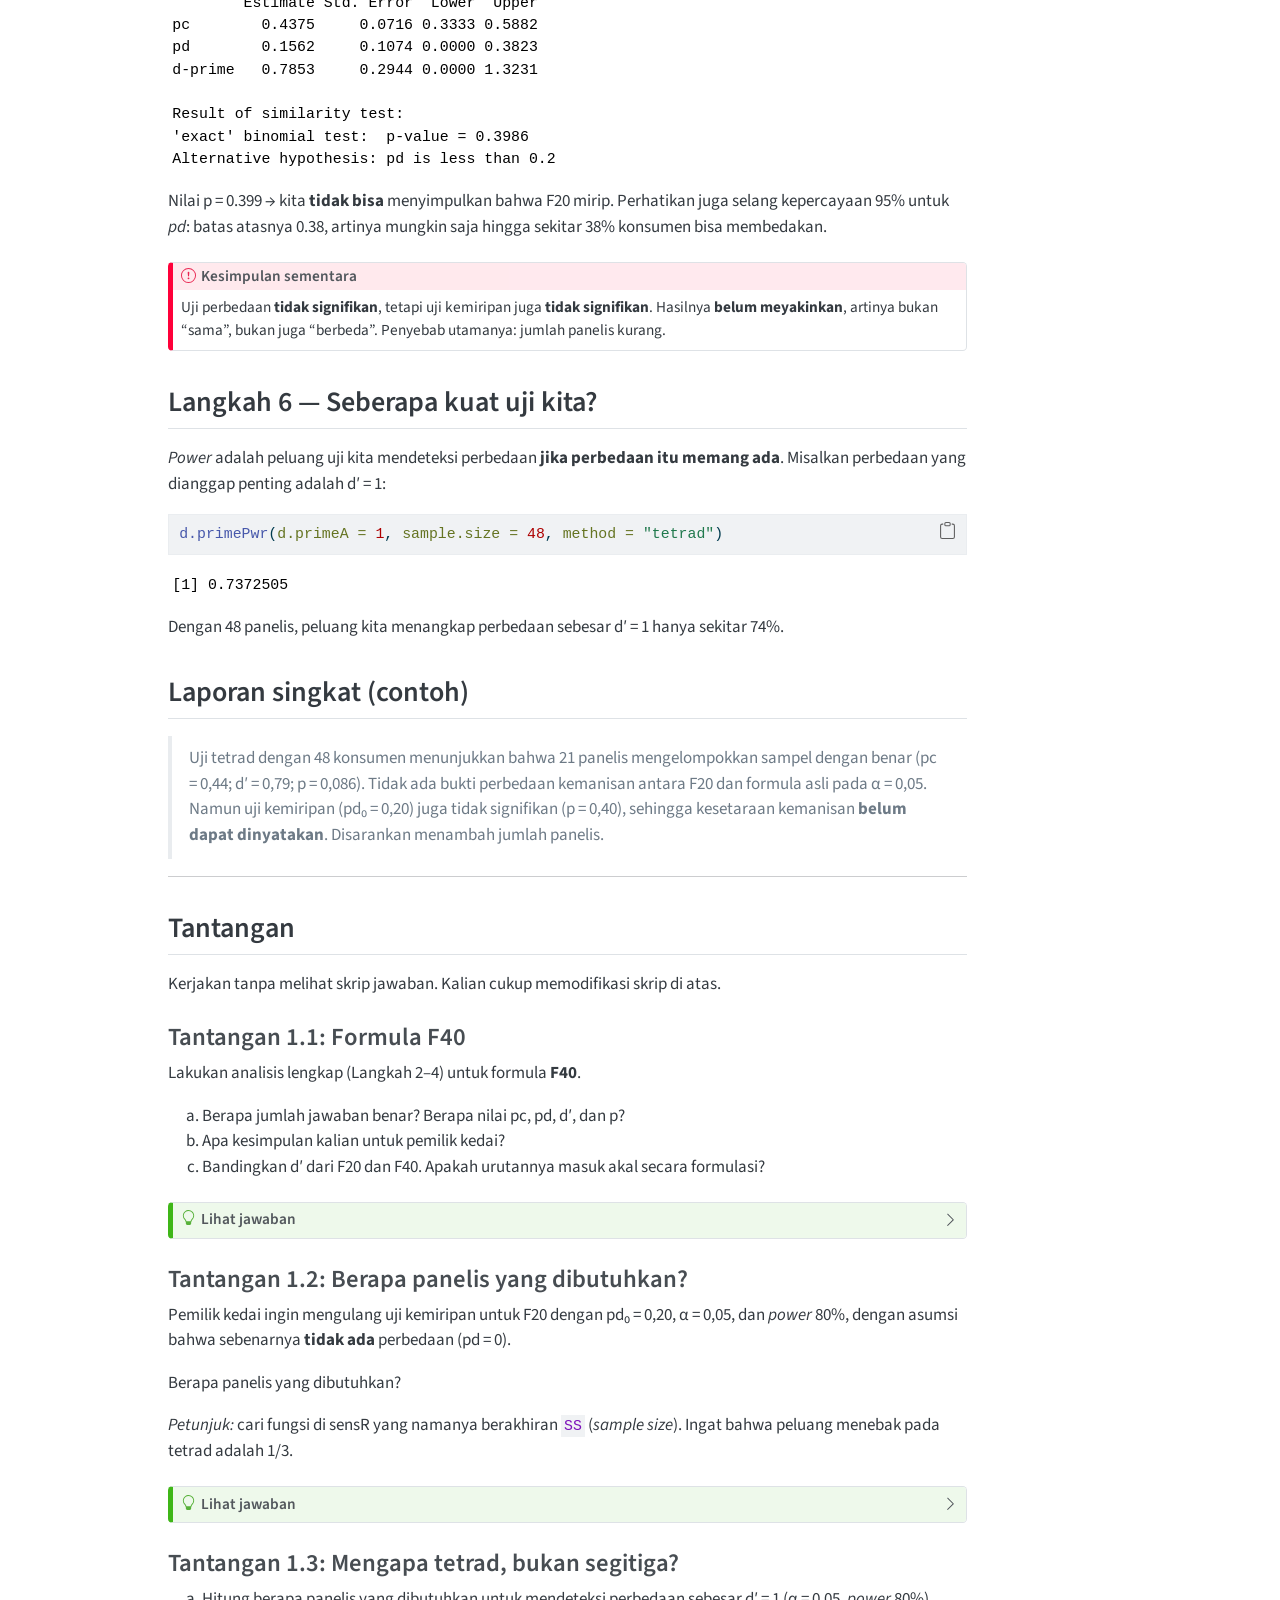
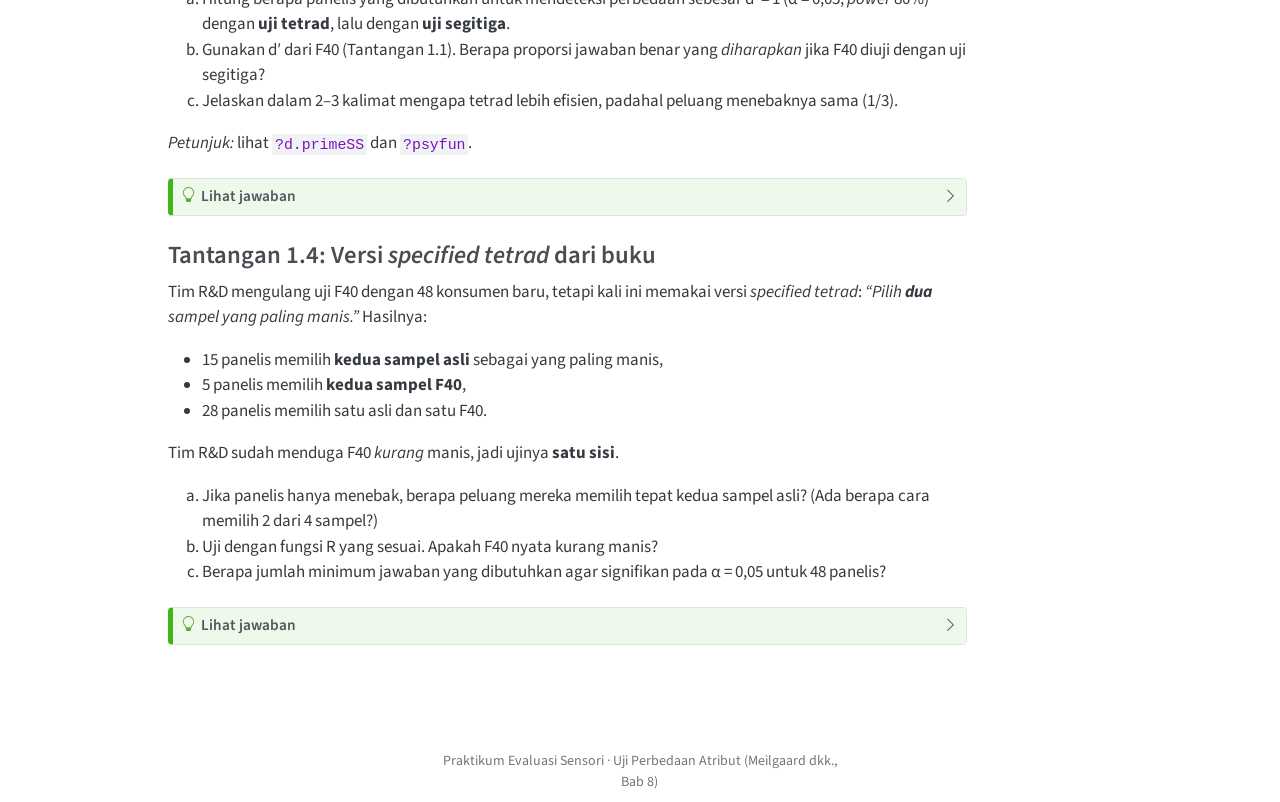
==== commit 45984505: "Built site for gh-pages" ====
--- a/01-tetrad.html
+++ b/01-tetrad.html
@@ -196,7 +196,7 @@
 <header id="title-block-header" class="quarto-title-block default">
 <div class="quarto-title">
 <h1 class="title">Kasus 1 · Uji Tetrad</h1>
-<p class="subtitle lead">Mengurangi gula aren pada kopi susu — apakah kemanisannya berubah?</p>
+<p class="subtitle lead">Pengurangan formula gula aren pada kopi susu — apakah kemanisannya berubah?</p>
 </div>
 
 
@@ -217,15 +217,15 @@
 <h3 class="anchored" data-anchor-id="cerita-kasus">Cerita kasus</h3>
 <p>Kedai kopi <strong>“Kopi Lereng”</strong> di Yogyakarta ingin mengurangi gula pada menu andalannya, <em>es kopi susu gula aren</em>. Tim R&amp;D membuat dua formula baru:</p>
 <ul>
-<li><strong>F20</strong> — gula aren dikurangi 20%, kekurangannya diganti stevia.</li>
-<li><strong>F40</strong> — gula aren dikurangi 40%, kekurangannya diganti stevia.</li>
+<li><strong>F20</strong>: gula aren dikurangi 20%, kekurangannya diganti stevia.</li>
+<li><strong>F40</strong>: gula aren dikurangi 40%, kekurangannya diganti stevia.</li>
 </ul>
 <p>Pemilik kedai hanya punya satu syarat: <strong>pelanggan tidak boleh merasakan kopi menjadi kurang manis atau lebih manis</strong>. Atribut lain (aroma kopi, rasa susu) sudah dicek oleh tim R&amp;D dan dianggap setara.</p>
 <p><strong>Tujuan uji:</strong> menentukan apakah konsumen dapat membedakan kemanisan formula baru dengan formula asli.</p>
 </section>
 <section id="desain-uji" class="level2">
 <h2 class="anchored" data-anchor-id="desain-uji">Desain uji</h2>
-<p>Uji <strong>tetrad</strong> dipilih karena lebih sensitif daripada uji segitiga, padahal peluang menebaknya sama (1/3). Artinya, dengan jumlah panelis yang sama, tetrad lebih mampu menangkap perbedaan kecil.</p>
+<p>Uji <strong>tetrad</strong> (ini bukan <em>specified tetrad!</em>) dipilih karena lebih sensitif daripada uji segitiga, padahal peluang menebaknya sama (1/3). Artinya, dengan jumlah panelis yang sama, tetrad lebih mampu menangkap perbedaan kecil.</p>
 <ul>
 <li>Setiap panelis menerima <strong>4 gelas</strong>: 2 gelas formula asli (<strong>A</strong>) dan 2 gelas formula baru (<strong>B</strong>).</li>
 <li>Ada <strong>6 kemungkinan urutan penyajian</strong>: AABB, ABAB, ABBA, BAAB, BABA, BBAA. Masing-masing dipakai sama banyak dan dibagikan secara acak.</li>
@@ -262,6 +262,10 @@
 </div>
 <p>Arti kolom:</p>
 <table class="caption-top table">
+<colgroup>
+<col style="width: 37%">
+<col style="width: 62%">
+</colgroup>
 <thead>
 <tr class="header">
 <th>Kolom</th>
@@ -407,7 +411,7 @@
 </section>
 <section id="langkah-5-apakah-f20-boleh-disebut-sama-manis" class="level2">
 <h2 class="anchored" data-anchor-id="langkah-5-apakah-f20-boleh-disebut-sama-manis">Langkah 5 — Apakah F20 boleh disebut “sama manis”?</h2>
-<p>Hati-hati! <strong>Tidak signifikan bukan berarti sama.</strong> Bisa jadi panelis kita terlalu sedikit untuk mendeteksi perbedaan. Untuk menyatakan “sama”, kita harus melakukan <strong>uji kemiripan</strong>.</p>
+<p>Hati-hati! <strong>Tidak signifikan bukan berarti sama.</strong> Bisa jadi panelis kita terlalu sedikit jumlahnya untuk mendeteksi perbedaan. Untuk menyatakan “sama”, kita harus melakukan <strong>uji kemiripan</strong> (similarity test).</p>
 <p>Sebelum uji dilakukan, pemilik kedai menetapkan batas: <em>“Saya bisa terima kalau <strong>paling banyak 20%</strong> pelanggan bisa membedakan.”</em> Jadi <strong>pd₀ = 0,20</strong>.</p>
 <ul>
 <li>H₀: pd ≥ 0,20 (perbedaannya terlalu besar)</li>
@@ -444,7 +448,7 @@
 </div>
 </div>
 <div class="callout-body-container callout-body">
-<p>Uji perbedaan <strong>tidak signifikan</strong>, tetapi uji kemiripan juga <strong>tidak signifikan</strong>. Hasilnya <strong>belum meyakinkan</strong> — bukan “sama”, bukan juga “berbeda”. Penyebab utamanya: jumlah panelis kurang.</p>
+<p>Uji perbedaan <strong>tidak signifikan</strong>, tetapi uji kemiripan juga <strong>tidak signifikan</strong>. Hasilnya <strong>belum meyakinkan</strong>, artinya bukan “sama”, bukan juga “berbeda”. Penyebab utamanya: jumlah panelis kurang.</p>
 </div>
 </div>
 </section>
@@ -477,12 +481,68 @@
 <li>Apa kesimpulan kalian untuk pemilik kedai?</li>
 <li>Bandingkan d′ dari F20 dan F40. Apakah urutannya masuk akal secara formulasi?</li>
 </ol>
+<div class="callout callout-style-default callout-tip callout-titled">
+<div class="callout-header d-flex align-content-center collapsed" data-bs-toggle="collapse" data-bs-target=".callout-3-contents" aria-controls="callout-3" aria-expanded="false" aria-label="Toggle callout">
+<div class="callout-icon-container">
+<i class="callout-icon"></i>
+</div>
+<div class="callout-title-container flex-fill">
+<span class="screen-reader-only">Tip</span>Lihat jawaban
+</div>
+<div class="callout-btn-toggle d-inline-block border-0 py-1 ps-1 pe-0 float-end"><i class="callout-toggle"></i></div>
+</div>
+<div id="callout-3" class="callout-3-contents callout-collapse collapse">
+<div class="callout-body-container callout-body">
+<div class="cell">
+<div class="code-copy-outer-scaffold"><div class="sourceCode cell-code" id="cb17"><pre class="sourceCode r code-with-copy"><code class="sourceCode r"><span id="cb17-1"><a href="#cb17-1" aria-hidden="true" tabindex="-1"></a>f40 <span class="ot">&lt;-</span> kopi <span class="sc">%&gt;%</span> <span class="fu">filter</span>(formula <span class="sc">==</span> <span class="st">"F40"</span>)</span>
+<span id="cb17-2"><a href="#cb17-2" aria-hidden="true" tabindex="-1"></a><span class="fu">table</span>(f40<span class="sc">$</span>urutan)</span>
+<span id="cb17-3"><a href="#cb17-3" aria-hidden="true" tabindex="-1"></a>benar40 <span class="ot">&lt;-</span> <span class="fu">sum</span>(f40<span class="sc">$</span>benar)</span>
+<span id="cb17-4"><a href="#cb17-4" aria-hidden="true" tabindex="-1"></a>total40 <span class="ot">&lt;-</span> <span class="fu">nrow</span>(f40)</span>
+<span id="cb17-5"><a href="#cb17-5" aria-hidden="true" tabindex="-1"></a><span class="fu">c</span>(<span class="at">benar =</span> benar40, <span class="at">total =</span> total40)</span>
+<span id="cb17-6"><a href="#cb17-6" aria-hidden="true" tabindex="-1"></a></span>
+<span id="cb17-7"><a href="#cb17-7" aria-hidden="true" tabindex="-1"></a>hasil_f40 <span class="ot">&lt;-</span> <span class="fu">discrim</span>(benar40, total40, <span class="at">method =</span> <span class="st">"tetrad"</span>)</span>
+<span id="cb17-8"><a href="#cb17-8" aria-hidden="true" tabindex="-1"></a>hasil_f40</span></code></pre></div><button title="Salin ke Papan Klip" class="code-copy-button"><i class="bi"></i></button></div>
+</div>
+<div class="cell">
+<div class="code-copy-outer-scaffold"><div class="sourceCode cell-code" id="cb18"><pre class="sourceCode r code-with-copy"><code class="sourceCode r"><span id="cb18-1"><a href="#cb18-1" aria-hidden="true" tabindex="-1"></a><span class="co"># opsional: bandingkan dalam satu tabel</span></span>
+<span id="cb18-2"><a href="#cb18-2" aria-hidden="true" tabindex="-1"></a><span class="fu">rbind</span>(<span class="at">F20 =</span> <span class="fu">coef</span>(<span class="fu">discrim</span>(<span class="dv">21</span>, <span class="dv">48</span>, <span class="at">method =</span> <span class="st">"tetrad"</span>))[<span class="st">"d-prime"</span>, ],</span>
+<span id="cb18-3"><a href="#cb18-3" aria-hidden="true" tabindex="-1"></a>      <span class="at">F40 =</span> <span class="fu">coef</span>(hasil_f40)[<span class="st">"d-prime"</span>, ])</span></code></pre></div><button title="Salin ke Papan Klip" class="code-copy-button"><i class="bi"></i></button></div>
+</div>
+</div>
+</div>
+</div>
 </section>
 <section id="tantangan-1.2-berapa-panelis-yang-dibutuhkan" class="level3">
 <h3 class="anchored" data-anchor-id="tantangan-1.2-berapa-panelis-yang-dibutuhkan">Tantangan 1.2: Berapa panelis yang dibutuhkan?</h3>
 <p>Pemilik kedai ingin mengulang uji kemiripan untuk F20 dengan pd₀ = 0,20, α = 0,05, dan <em>power</em> 80%, dengan asumsi bahwa sebenarnya <strong>tidak ada</strong> perbedaan (pd = 0).</p>
 <p>Berapa panelis yang dibutuhkan?</p>
 <p><em>Petunjuk:</em> cari fungsi di sensR yang namanya berakhiran <code>SS</code> (<em>sample size</em>). Ingat bahwa peluang menebak pada tetrad adalah 1/3.</p>
+<div class="callout callout-style-default callout-tip callout-titled">
+<div class="callout-header d-flex align-content-center collapsed" data-bs-toggle="collapse" data-bs-target=".callout-4-contents" aria-controls="callout-4" aria-expanded="false" aria-label="Toggle callout">
+<div class="callout-icon-container">
+<i class="callout-icon"></i>
+</div>
+<div class="callout-title-container flex-fill">
+<span class="screen-reader-only">Tip</span>Lihat jawaban
+</div>
+<div class="callout-btn-toggle d-inline-block border-0 py-1 ps-1 pe-0 float-end"><i class="callout-toggle"></i></div>
+</div>
+<div id="callout-4" class="callout-4-contents callout-collapse collapse">
+<div class="callout-body-container callout-body">
+<div class="cell">
+<div class="code-copy-outer-scaffold"><div class="sourceCode cell-code" id="cb19"><pre class="sourceCode r code-with-copy"><code class="sourceCode r"><span id="cb19-1"><a href="#cb19-1" aria-hidden="true" tabindex="-1"></a><span class="fu">discrimSS</span>(<span class="at">pdA =</span> <span class="dv">0</span>, <span class="at">pd0 =</span> <span class="fl">0.20</span>, <span class="at">target.power =</span> <span class="fl">0.80</span>, <span class="at">alpha =</span> <span class="fl">0.05</span>,</span>
+<span id="cb19-2"><a href="#cb19-2" aria-hidden="true" tabindex="-1"></a>          <span class="at">pGuess =</span> <span class="dv">1</span><span class="sc">/</span><span class="dv">3</span>, <span class="at">test =</span> <span class="st">"similarity"</span>)</span></code></pre></div><button title="Salin ke Papan Klip" class="code-copy-button"><i class="bi"></i></button></div>
+</div>
+<div class="cell">
+<div class="code-copy-outer-scaffold"><div class="sourceCode cell-code" id="cb20"><pre class="sourceCode r code-with-copy"><code class="sourceCode r"><span id="cb20-1"><a href="#cb20-1" aria-hidden="true" tabindex="-1"></a><span class="co"># cara alternatif lewat skala d'</span></span>
+<span id="cb20-2"><a href="#cb20-2" aria-hidden="true" tabindex="-1"></a>d0 <span class="ot">&lt;-</span> <span class="fu">rescale</span>(<span class="at">pd =</span> <span class="fl">0.2</span>, <span class="at">method =</span> <span class="st">"tetrad"</span>)<span class="sc">$</span>coefficients<span class="sc">$</span>d.prime</span>
+<span id="cb20-3"><a href="#cb20-3" aria-hidden="true" tabindex="-1"></a>d0</span>
+<span id="cb20-4"><a href="#cb20-4" aria-hidden="true" tabindex="-1"></a><span class="fu">d.primeSS</span>(<span class="at">d.primeA =</span> <span class="dv">0</span>, <span class="at">d.prime0 =</span> d0, <span class="at">target.power =</span> <span class="fl">0.80</span>,</span>
+<span id="cb20-5"><a href="#cb20-5" aria-hidden="true" tabindex="-1"></a>          <span class="at">method =</span> <span class="st">"tetrad"</span>, <span class="at">test =</span> <span class="st">"similarity"</span>)</span></code></pre></div><button title="Salin ke Papan Klip" class="code-copy-button"><i class="bi"></i></button></div>
+</div>
+</div>
+</div>
+</div>
 </section>
 <section id="tantangan-1.3-mengapa-tetrad-bukan-segitiga" class="level3">
 <h3 class="anchored" data-anchor-id="tantangan-1.3-mengapa-tetrad-bukan-segitiga">Tantangan 1.3: Mengapa tetrad, bukan segitiga?</h3>
@@ -492,6 +552,30 @@
 <li>Jelaskan dalam 2–3 kalimat mengapa tetrad lebih efisien, padahal peluang menebaknya sama (1/3).</li>
 </ol>
 <p><em>Petunjuk:</em> lihat <code>?d.primeSS</code> dan <code>?psyfun</code>.</p>
+<div class="callout callout-style-default callout-tip callout-titled">
+<div class="callout-header d-flex align-content-center collapsed" data-bs-toggle="collapse" data-bs-target=".callout-5-contents" aria-controls="callout-5" aria-expanded="false" aria-label="Toggle callout">
+<div class="callout-icon-container">
+<i class="callout-icon"></i>
+</div>
+<div class="callout-title-container flex-fill">
+<span class="screen-reader-only">Tip</span>Lihat jawaban
+</div>
+<div class="callout-btn-toggle d-inline-block border-0 py-1 ps-1 pe-0 float-end"><i class="callout-toggle"></i></div>
+</div>
+<div id="callout-5" class="callout-5-contents callout-collapse collapse">
+<div class="callout-body-container callout-body">
+<div class="cell">
+<div class="code-copy-outer-scaffold"><div class="sourceCode cell-code" id="cb21"><pre class="sourceCode r code-with-copy"><code class="sourceCode r"><span id="cb21-1"><a href="#cb21-1" aria-hidden="true" tabindex="-1"></a>n_tetrad   <span class="ot">&lt;-</span> <span class="fu">d.primeSS</span>(<span class="at">d.primeA =</span> <span class="dv">1</span>, <span class="at">target.power =</span> <span class="fl">0.80</span>, <span class="at">method =</span> <span class="st">"tetrad"</span>)</span>
+<span id="cb21-2"><a href="#cb21-2" aria-hidden="true" tabindex="-1"></a>n_segitiga <span class="ot">&lt;-</span> <span class="fu">d.primeSS</span>(<span class="at">d.primeA =</span> <span class="dv">1</span>, <span class="at">target.power =</span> <span class="fl">0.80</span>, <span class="at">method =</span> <span class="st">"triangle"</span>)</span>
+<span id="cb21-3"><a href="#cb21-3" aria-hidden="true" tabindex="-1"></a><span class="fu">c</span>(<span class="at">tetrad =</span> n_tetrad, <span class="at">segitiga =</span> n_segitiga)</span>
+<span id="cb21-4"><a href="#cb21-4" aria-hidden="true" tabindex="-1"></a></span>
+<span id="cb21-5"><a href="#cb21-5" aria-hidden="true" tabindex="-1"></a>d_f40 <span class="ot">&lt;-</span> <span class="fu">coef</span>(hasil_f40)[<span class="st">"d-prime"</span>, <span class="st">"Estimate"</span>]</span>
+<span id="cb21-6"><a href="#cb21-6" aria-hidden="true" tabindex="-1"></a><span class="fu">psyfun</span>(d_f40, <span class="at">method =</span> <span class="st">"tetrad"</span>)    <span class="co"># pc teramati di tetrad</span></span>
+<span id="cb21-7"><a href="#cb21-7" aria-hidden="true" tabindex="-1"></a><span class="fu">psyfun</span>(d_f40, <span class="at">method =</span> <span class="st">"triangle"</span>)  <span class="co"># pc yang diharapkan di segitiga</span></span></code></pre></div><button title="Salin ke Papan Klip" class="code-copy-button"><i class="bi"></i></button></div>
+</div>
+</div>
+</div>
+</div>
 </section>
 <section id="tantangan-1.4-versi-specified-tetrad-dari-buku" class="level3">
 <h3 class="anchored" data-anchor-id="tantangan-1.4-versi-specified-tetrad-dari-buku">Tantangan 1.4: Versi <em>specified tetrad</em> dari buku</h3>
@@ -507,6 +591,26 @@
 <li>Uji dengan fungsi R yang sesuai. Apakah F40 nyata kurang manis?</li>
 <li>Berapa jumlah minimum jawaban yang dibutuhkan agar signifikan pada α = 0,05 untuk 48 panelis?</li>
 </ol>
+<div class="callout callout-style-default callout-tip callout-titled">
+<div class="callout-header d-flex align-content-center collapsed" data-bs-toggle="collapse" data-bs-target=".callout-6-contents" aria-controls="callout-6" aria-expanded="false" aria-label="Toggle callout">
+<div class="callout-icon-container">
+<i class="callout-icon"></i>
+</div>
+<div class="callout-title-container flex-fill">
+<span class="screen-reader-only">Tip</span>Lihat jawaban
+</div>
+<div class="callout-btn-toggle d-inline-block border-0 py-1 ps-1 pe-0 float-end"><i class="callout-toggle"></i></div>
+</div>
+<div id="callout-6" class="callout-6-contents callout-collapse collapse">
+<div class="callout-body-container callout-body">
+<div class="cell">
+<div class="code-copy-outer-scaffold"><div class="sourceCode cell-code" id="cb22"><pre class="sourceCode r code-with-copy"><code class="sourceCode r"><span id="cb22-1"><a href="#cb22-1" aria-hidden="true" tabindex="-1"></a><span class="fu">choose</span>(<span class="dv">4</span>, <span class="dv">2</span>)</span>
+<span id="cb22-2"><a href="#cb22-2" aria-hidden="true" tabindex="-1"></a><span class="fu">binom.test</span>(<span class="at">x =</span> <span class="dv">15</span>, <span class="at">n =</span> <span class="dv">48</span>, <span class="at">p =</span> <span class="dv">1</span><span class="sc">/</span><span class="dv">6</span>, <span class="at">alternative =</span> <span class="st">"greater"</span>)</span>
+<span id="cb22-3"><a href="#cb22-3" aria-hidden="true" tabindex="-1"></a><span class="fu">findcr</span>(<span class="at">sample.size =</span> <span class="dv">48</span>, <span class="at">alpha =</span> <span class="fl">0.05</span>, <span class="at">p0 =</span> <span class="dv">1</span><span class="sc">/</span><span class="dv">6</span>)</span></code></pre></div><button title="Salin ke Papan Klip" class="code-copy-button"><i class="bi"></i></button></div>
+</div>
+</div>
+</div>
+</div>
 
 
 </section>
@@ -586,7 +690,7 @@
     }
       var localhostRegex = new RegExp(/^(?:http|https):\/\/localhost\:?[0-9]*\//);
       var mailtoRegex = new RegExp(/^mailto:/);
-        var filterRegex = new RegExp('/' + window.location.host + '/');
+        var filterRegex = new RegExp("https:\/\/andikawicaks\.github\.io\/uji-sensoris-tphp-TPHP262504\/");
       var isInternal = (href) => {
           return filterRegex.test(href) || localhostRegex.test(href) || mailtoRegex.test(href);
       }
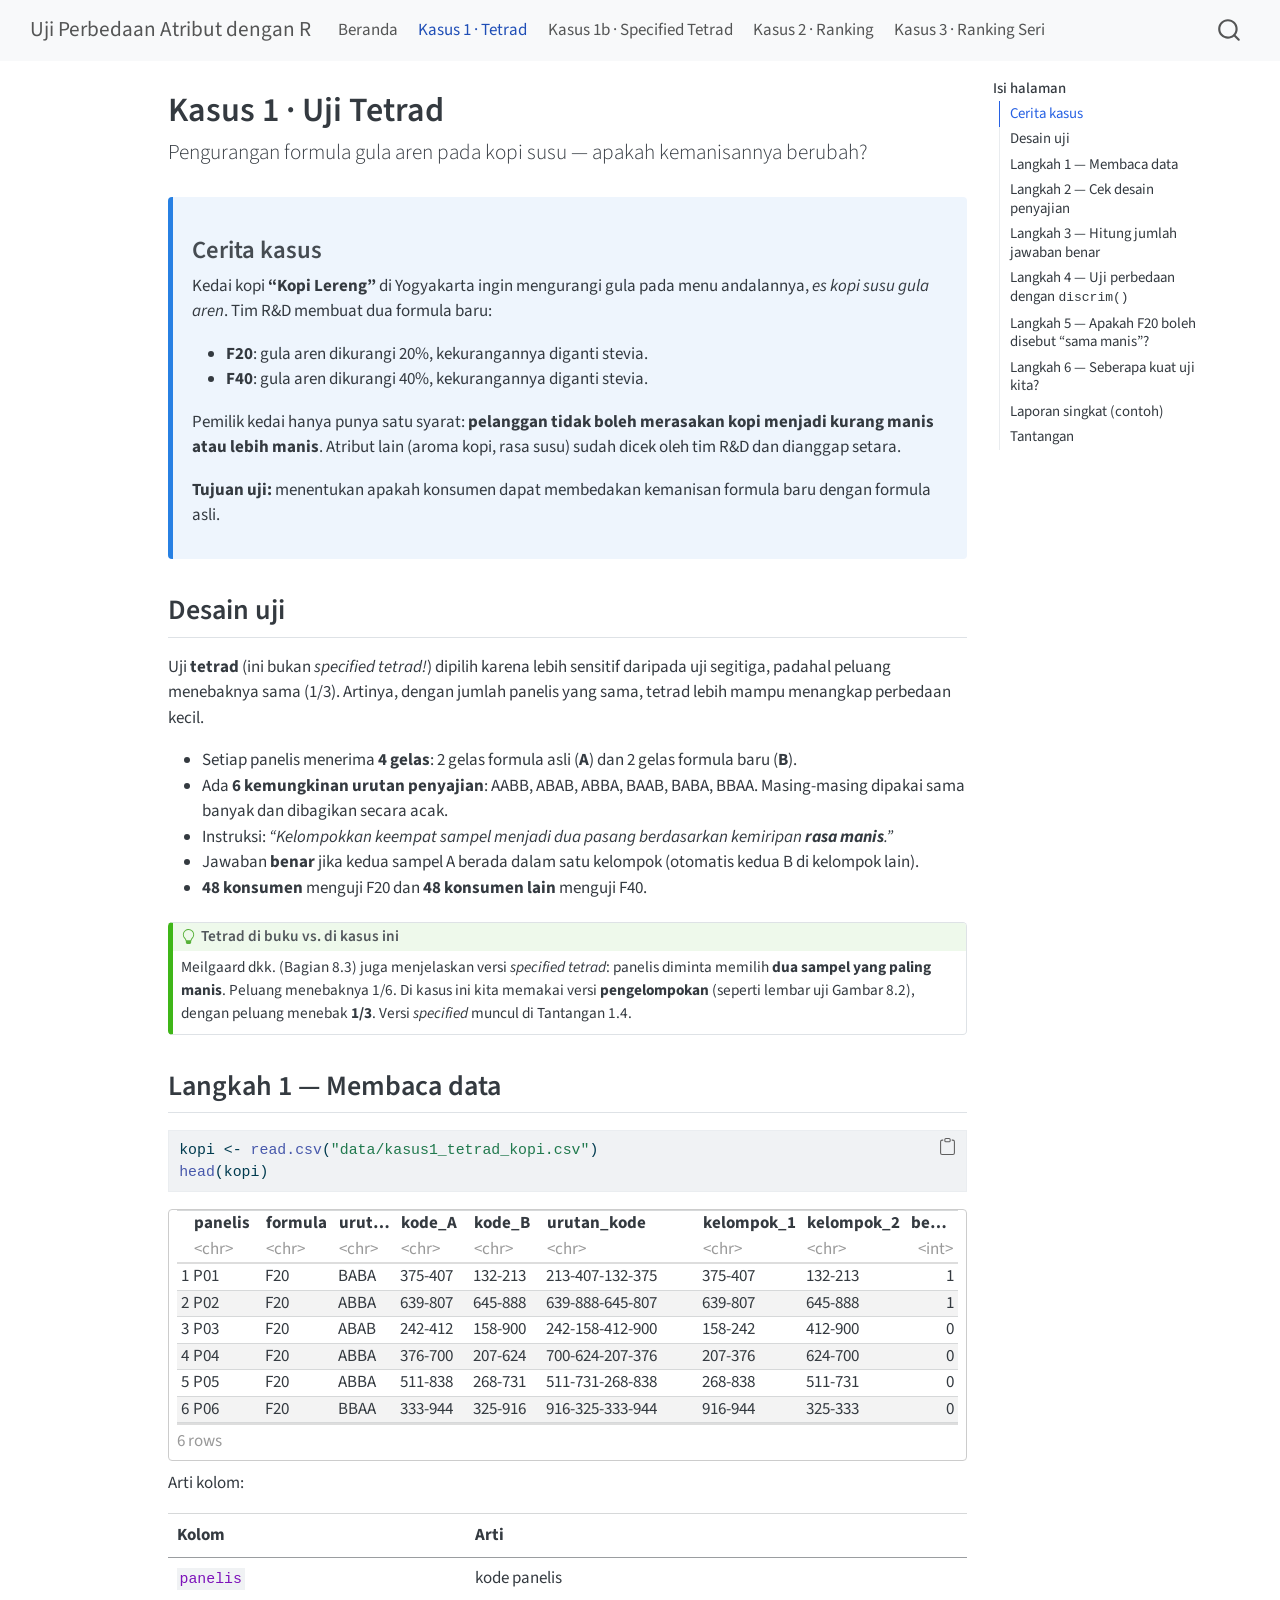
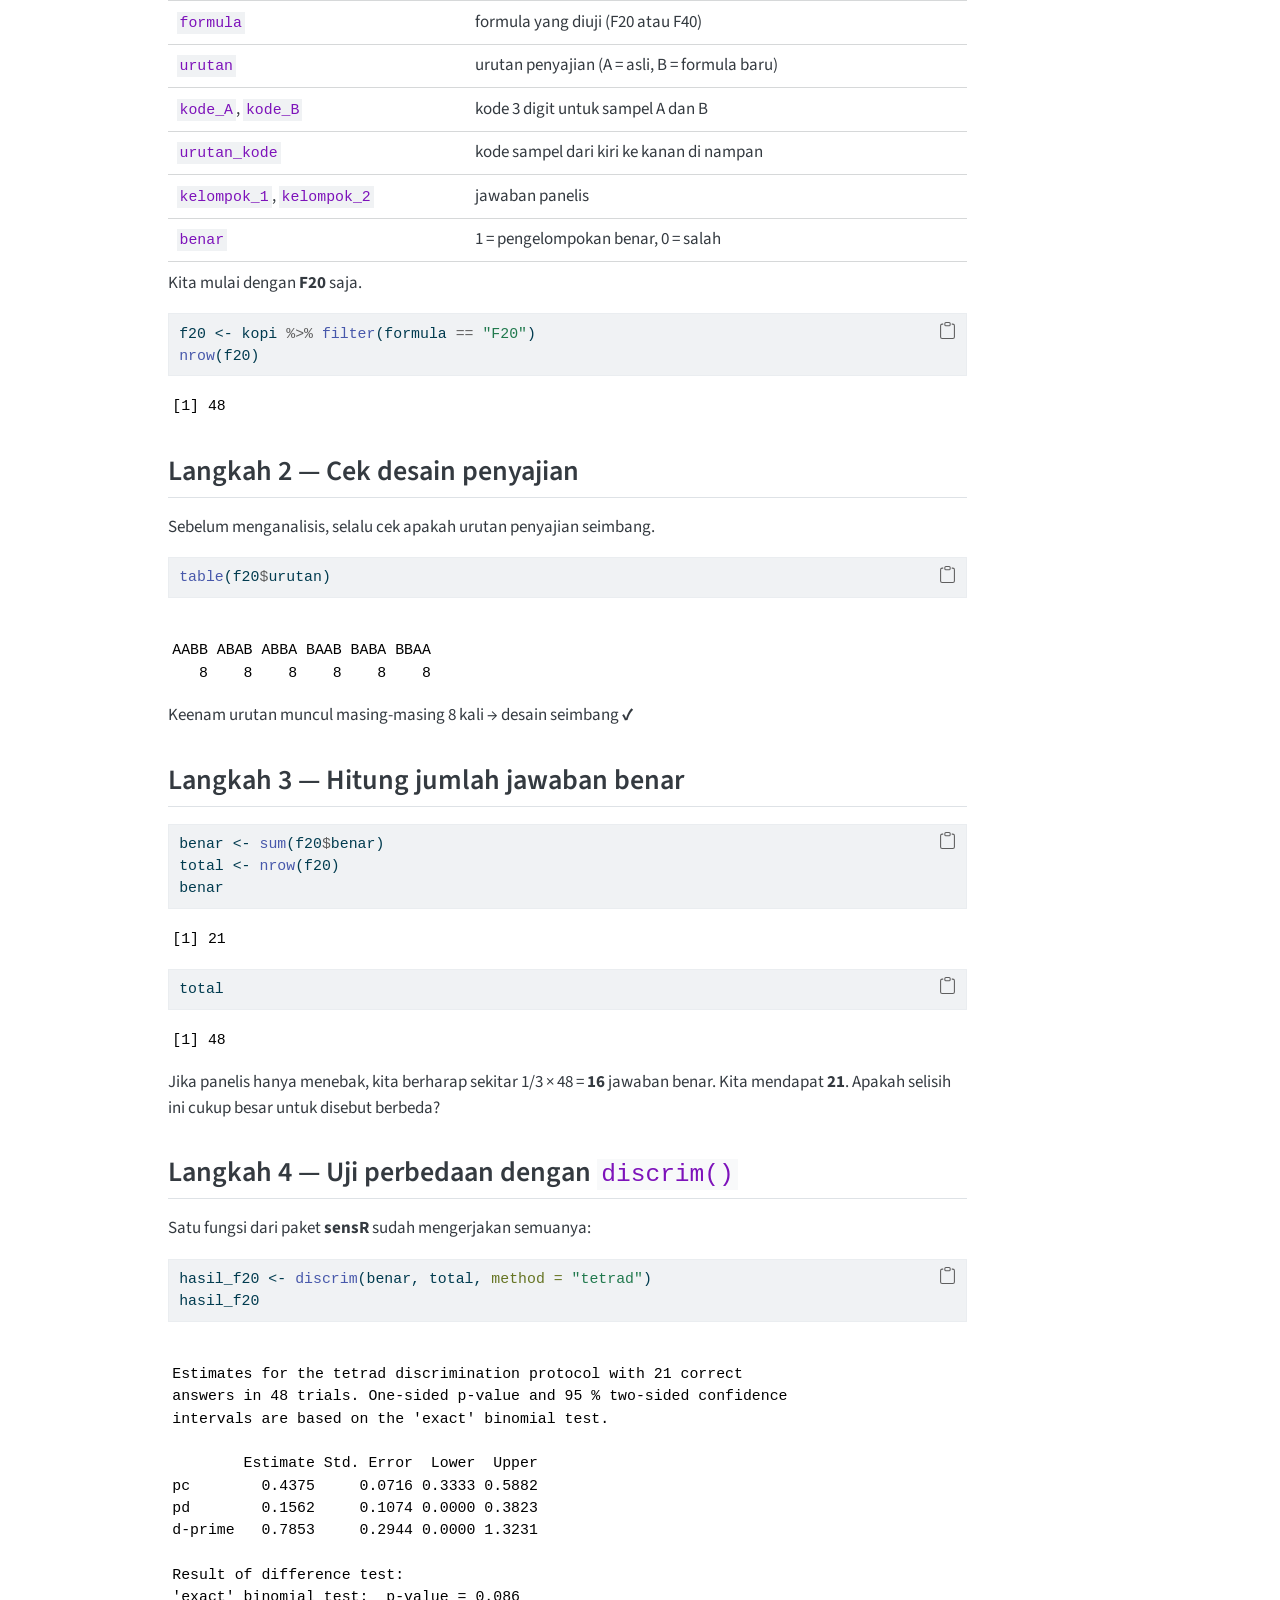
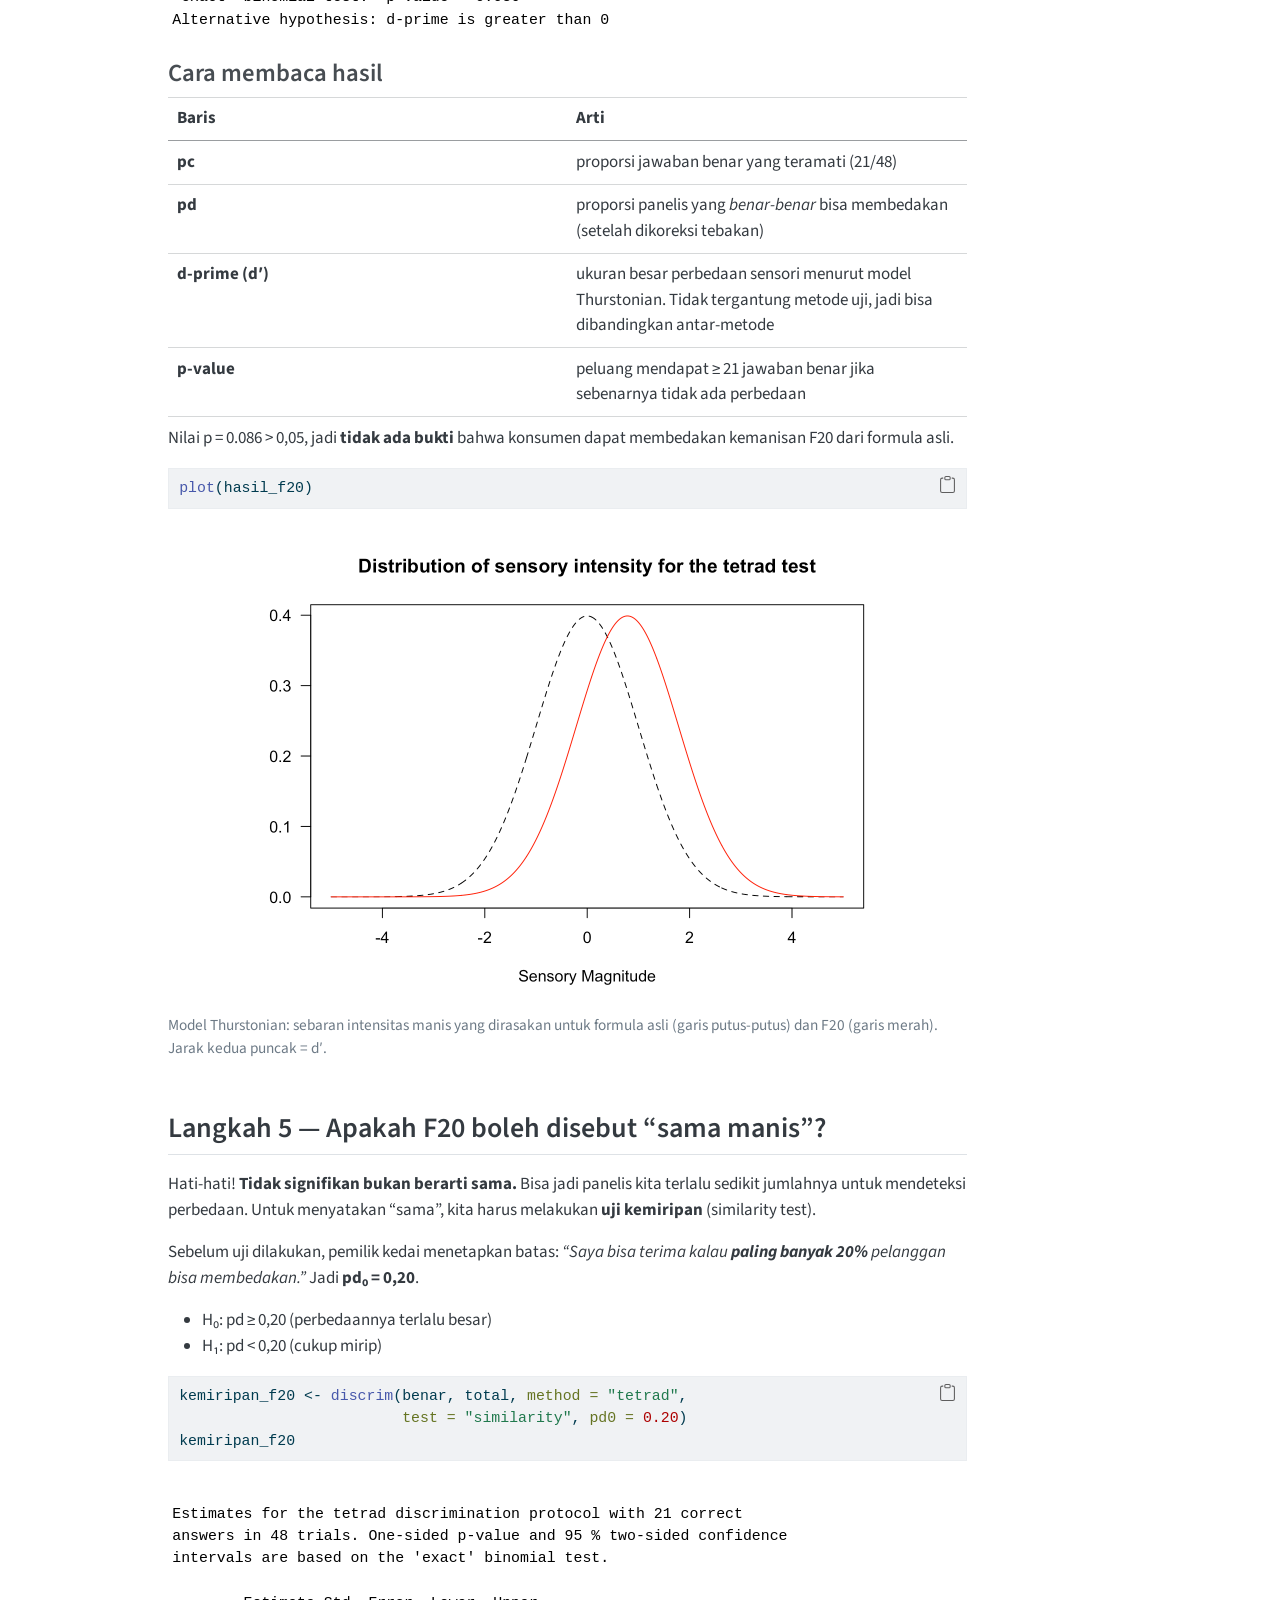
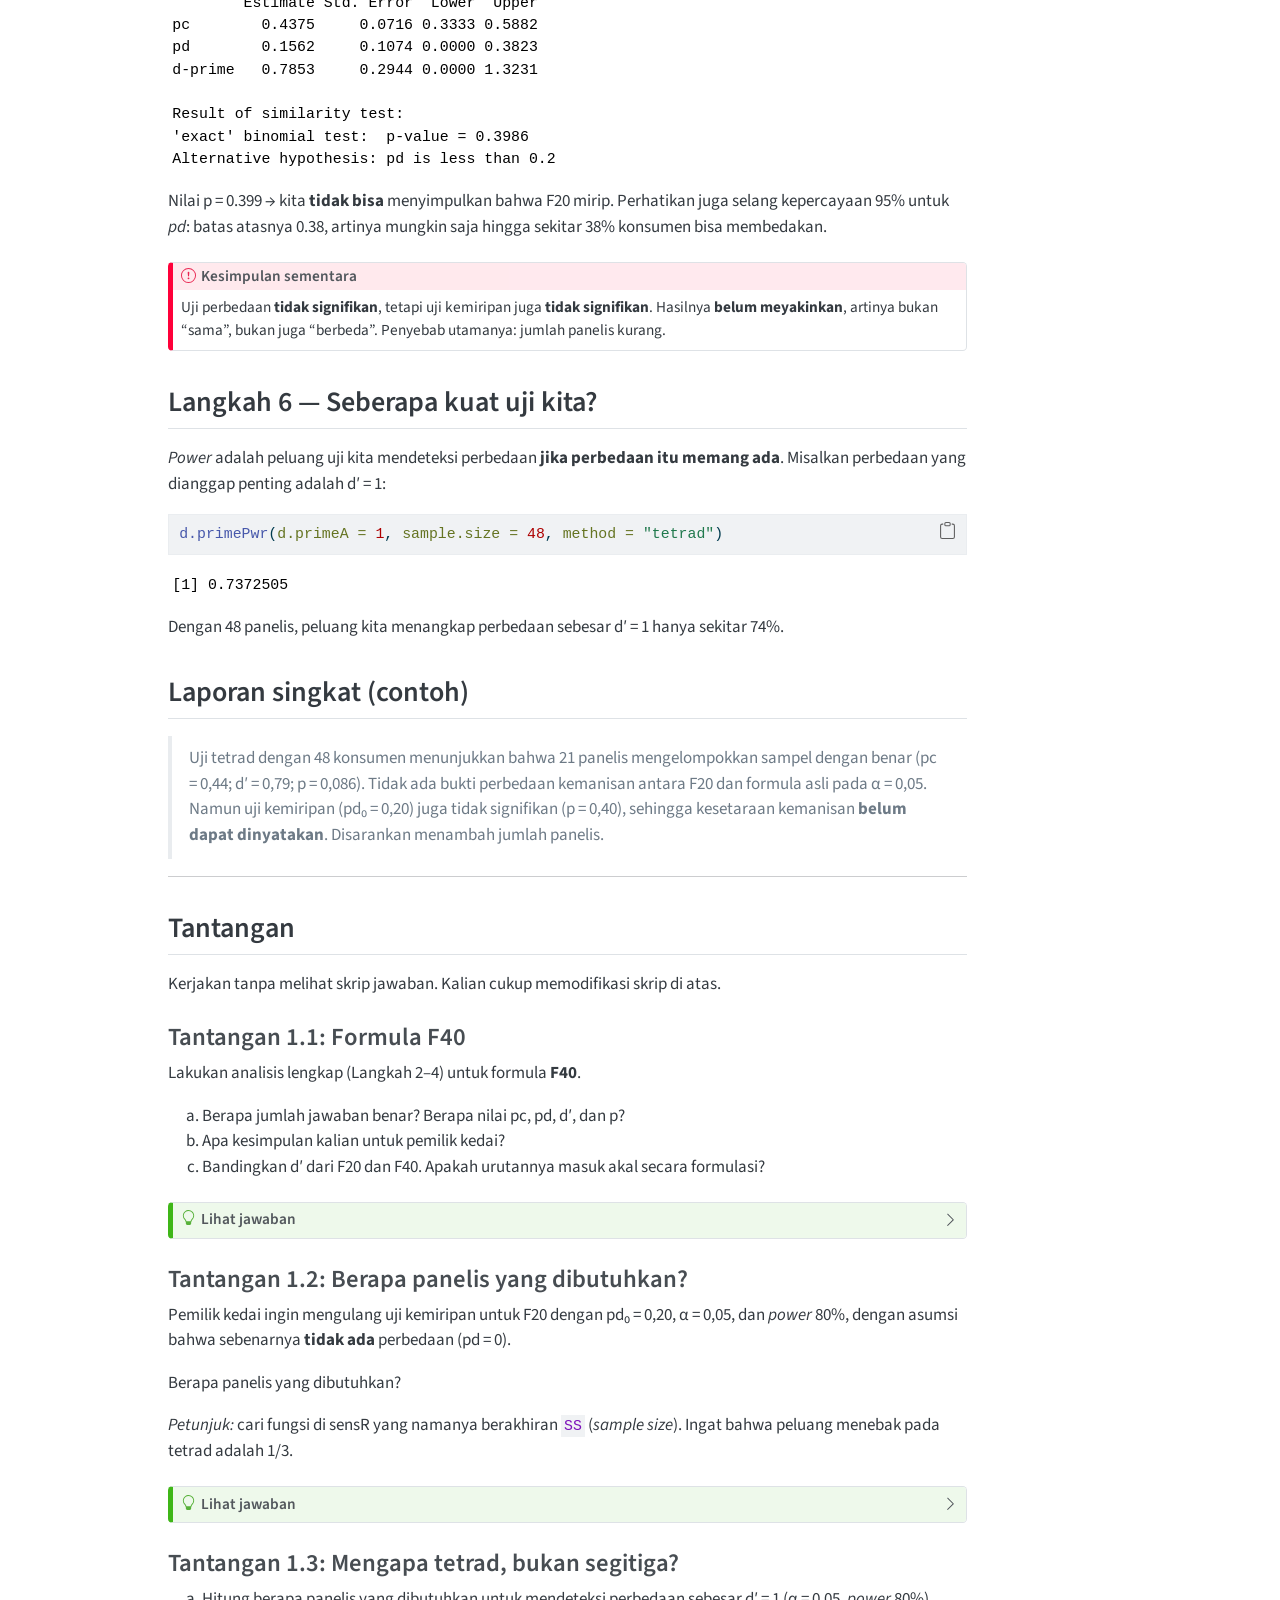
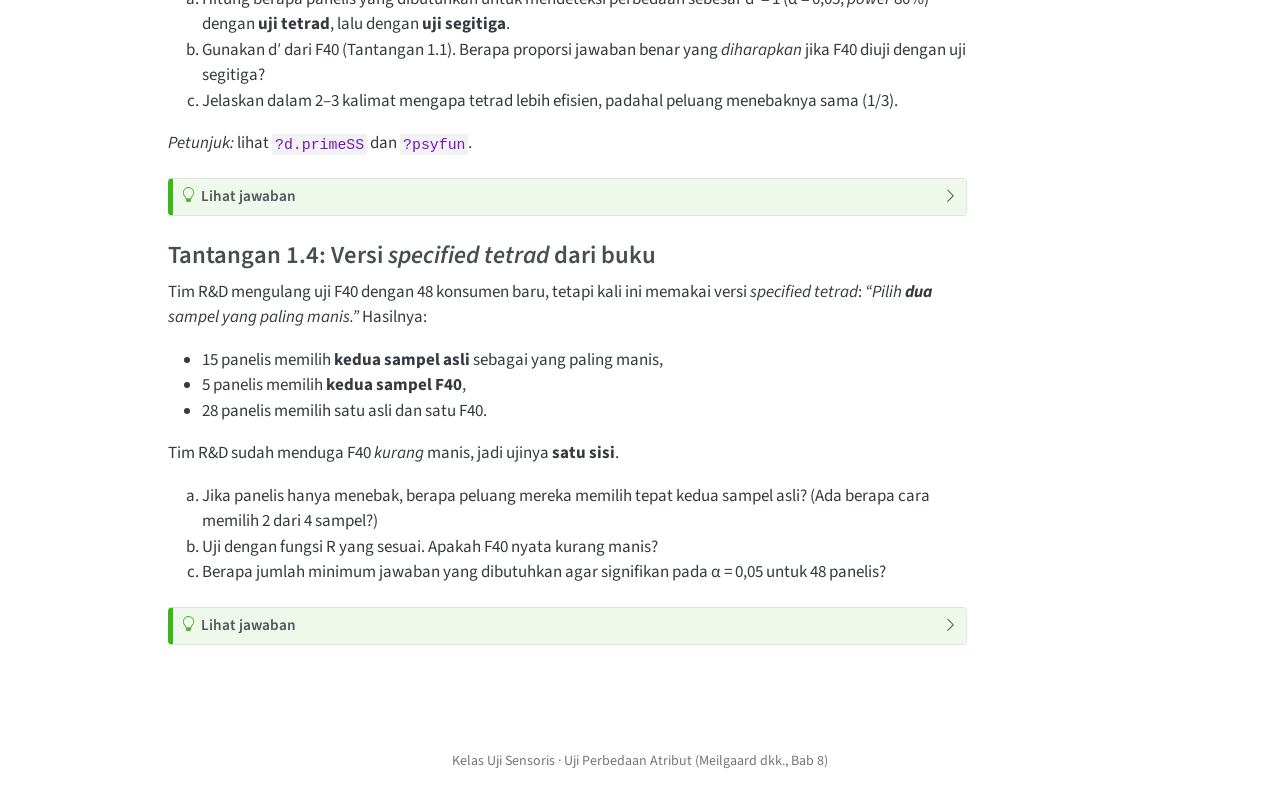
==== commit 15e67b60: "Built site for gh-pages" ====
--- a/01-tetrad.html
+++ b/01-tetrad.html
@@ -1024,7 +1024,7 @@
       &nbsp;
     </div>   
     <div class="nav-footer-center">
-<p>Praktikum Evaluasi Sensori · Uji Perbedaan Atribut (Meilgaard dkk., Bab 8)</p>
+<p>Kelas Uji Sensoris · Uji Perbedaan Atribut (Meilgaard dkk., Bab 8)</p>
 </div>
     <div class="nav-footer-right">
       &nbsp;
